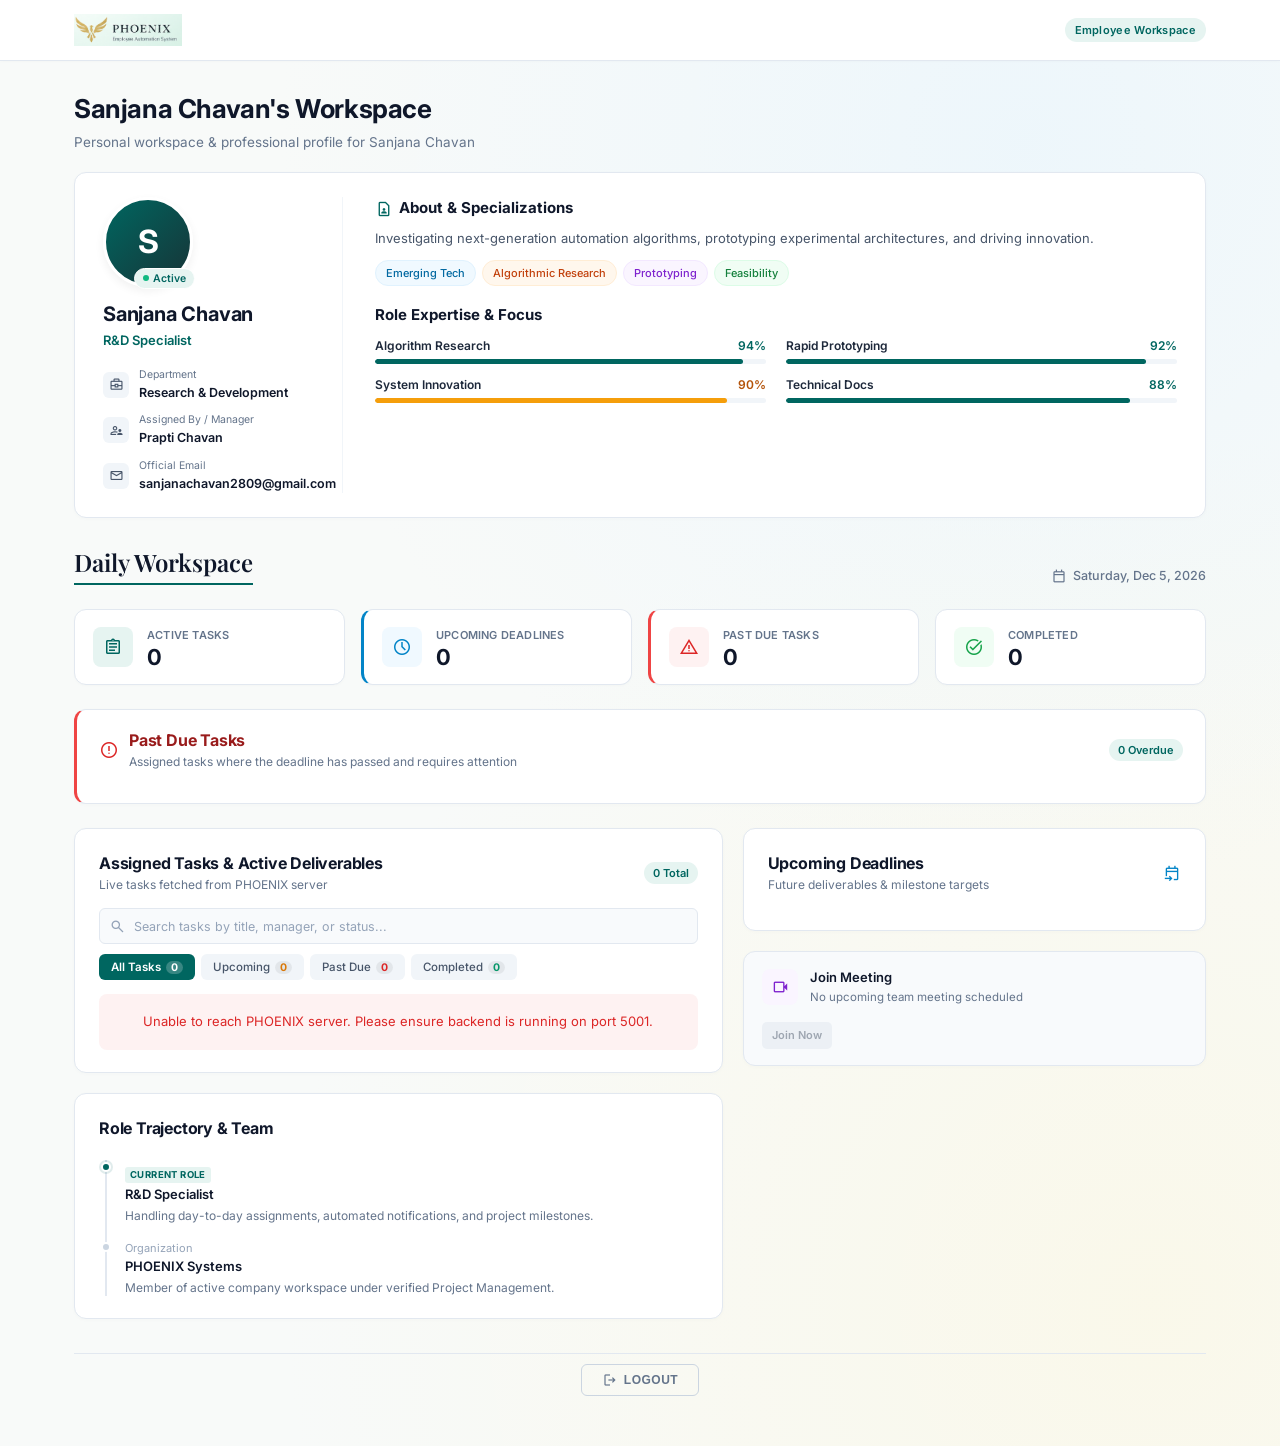
==== frontend/employee.html @ e161eab9 "feat: Unified PHOENIX header across all dashboards - Both Employee and Manager dashboards now use th" ====
<!DOCTYPE html>
<html lang="en">
<head>
    <meta charset="UTF-8">
    <meta name="viewport" content="width=device-width, initial-scale=1.0">
    <title>PHOENIX Employee Workspace</title>
    <!-- Google Fonts -->
    <link rel="preconnect" href="https://fonts.googleapis.com">
    <link rel="preconnect" href="https://fonts.gstatic.com" crossorigin>
    <link href="https://fonts.googleapis.com/css2?family=Inter:wght@400;500;600;700&family=Playfair+Display:ital,wght@0,600;0,700;1,600&display=swap" rel="stylesheet">
    <!-- Google Material Symbols Outlined -->
    <link href="https://fonts.googleapis.com/css2?family=Material+Symbols+Outlined:opsz,wght,FILL,GRAD@20..48,100..700,0..1,-50..200" rel="stylesheet">
    <link rel="stylesheet" href="css/styles.css?v=6.0">
</head>
<body class="phoenix-emp-body">

    <!-- 1. PHOENIX BRANDING HEADER -->
    <header class="px-branding-header">
        <div class="px-branding-inner">
            <div class="px-header-logo-group">
                <img src="assets/phoenix_logo_gold.png" alt="PHOENIX" class="px-header-logo-img" />
            </div>
            <span class="px-brand-badge">Employee Workspace</span>
        </div>
    </header>

    <!-- MAIN CENTERED CONTENT CONTAINER -->
    <main class="px-main-container">
        
        <!-- 2. WORKSPACE HEADING & SUBTITLE -->
        <div class="px-workspace-title-section">
            <h2 class="px-workspace-h2" id="empWelcomeHeading">Sanjana Chavan's Workspace</h2>
            <p class="px-workspace-sub" id="employeeGreeting">Personal workspace &amp; professional profile for Sanjana Chavan</p>
        </div>

        <!-- 3. EMPLOYEE PROFILE / DETAILS CARD -->
        <section class="px-card px-hero-card">
            <!-- Left: Avatar & Meta -->
            <div class="px-hero-left">
                <div class="px-avatar-container">
                    <div class="px-avatar-circle" id="empAvatarCircle">
                        <span id="empAvatarLetter">S</span>
                    </div>
                    <div class="px-active-pill">
                        <span class="px-green-dot"></span>
                        <span id="empStatusBadge">Active</span>
                    </div>
                </div>

                <h3 class="px-profile-name" id="empNameDisplay">Sanjana Chavan</h3>
                <p class="px-profile-title" id="empRoleDisplay">R&amp;D Specialist</p>

                <div class="px-meta-list">
                    <div class="px-meta-row">
                        <div class="px-meta-ico-wrap">
                            <span class="material-symbols-outlined">business_center</span>
                        </div>
                        <div>
                            <span class="px-meta-lbl">Department</span>
                            <p class="px-meta-val" id="empDeptDisplay">Research &amp; Development</p>
                        </div>
                    </div>

                    <div class="px-meta-row">
                        <div class="px-meta-ico-wrap">
                            <span class="material-symbols-outlined">supervisor_account</span>
                        </div>
                        <div>
                            <span class="px-meta-lbl">Assigned By / Manager</span>
                            <p class="px-meta-val" id="empManagerDisplay">Prapti Chavan</p>
                        </div>
                    </div>

                    <div class="px-meta-row">
                        <div class="px-meta-ico-wrap">
                            <span class="material-symbols-outlined">mail</span>
                        </div>
                        <div>
                            <span class="px-meta-lbl">Official Email</span>
                            <p class="px-meta-val" id="empEmailDisplay">sanjanachavan2809@gmail.com</p>
                        </div>
                    </div>
                </div>
            </div>

            <!-- Right: About & Department Specializations -->
            <div class="px-hero-right">
                <div class="px-about-box">
                    <h4 class="px-section-h4">
                        <span class="material-symbols-outlined px-teal-icon">contact_page</span>
                        About &amp; Specializations
                    </h4>
                    <p class="px-about-para" id="empAboutPara">
                        Active professional contributing to high-impact projects, sprint deliverables, and platform automations across the PHOENIX organization.
                    </p>
                    <div class="px-pill-tags" id="empPillTags">
                        <span class="px-tag tag-sky">Emerging Tech</span>
                        <span class="px-tag tag-peach">Algorithmic Research</span>
                        <span class="px-tag tag-lilac">Prototyping</span>
                        <span class="px-tag tag-mint">Feasibility</span>
                    </div>
                </div>

                <div class="px-skills-sec">
                    <h4 class="px-section-h4 px-skills-title">Role Expertise &amp; Focus</h4>
                    <div class="px-skills-grid" id="empSkillsGrid">
                        <!-- Populated dynamically based on department -->
                    </div>
                </div>
            </div>
        </section>

        <!-- 4. DAILY WORKSPACE BAR -->
        <div class="px-daily-workspace-header">
            <h2 class="px-daily-title">Daily Workspace</h2>
            <div class="px-daily-date">
                <span class="material-symbols-outlined">calendar_today</span>
                <span id="currentDateDisplay">Today</span>
            </div>
        </div>

        <!-- 5. STATISTICS CARDS (4 Categories: Active Tasks, Upcoming Deadlines, Past Due Tasks, Completed) -->
        <section class="px-kpi-row">
            <!-- 1. Active Tasks -->
            <div class="px-kpi-card">
                <div class="px-kpi-circle ico-mint">
                    <span class="material-symbols-outlined">assignment</span>
                </div>
                <div class="px-kpi-text-wrap">
                    <span class="px-kpi-label">ACTIVE TASKS</span>
                    <p class="px-kpi-num" id="kpiActiveTasks">0</p>
                </div>
            </div>

            <!-- 2. Upcoming Deadlines -->
            <div class="px-kpi-card kpi-blue-border">
                <div class="px-kpi-circle ico-sky">
                    <span class="material-symbols-outlined">schedule</span>
                </div>
                <div class="px-kpi-text-wrap">
                    <span class="px-kpi-label">UPCOMING DEADLINES</span>
                    <p class="px-kpi-num" id="kpiDeadlines">0</p>
                </div>
            </div>

            <!-- 3. Past Due Tasks -->
            <div class="px-kpi-card kpi-red-border">
                <div class="px-kpi-circle ico-peach">
                    <span class="material-symbols-outlined">warning</span>
                </div>
                <div class="px-kpi-text-wrap">
                    <span class="px-kpi-label">PAST DUE TASKS</span>
                    <p class="px-kpi-num" id="kpiPastDueTasks">0</p>
                </div>
            </div>

            <!-- 4. Completed -->
            <div class="px-kpi-card">
                <div class="px-kpi-circle ico-lavender">
                    <span class="material-symbols-outlined">task_alt</span>
                </div>
                <div class="px-kpi-text-wrap">
                    <span class="px-kpi-label">COMPLETED</span>
                    <p class="px-kpi-num" id="kpiCompletedTasks">0</p>
                </div>
            </div>
        </section>

        <!-- 6. PAST DUE TASKS SECTION (Shows only overdue, uncompleted tasks for logged-in employee) -->
        <section class="px-card px-past-due-section" id="pastDueCardSection">
            <div class="px-card-head">
                <div class="px-past-due-title-wrap">
                    <span class="material-symbols-outlined px-warn-alert-icon">error</span>
                    <div>
                        <h3 class="px-card-title text-danger">Past Due Tasks</h3>
                        <p class="px-card-sub">Assigned tasks where the deadline has passed and requires attention</p>
                    </div>
                </div>
                <span class="px-count-badge badge-danger-count" id="pastDueCountBadge">0 Overdue</span>
            </div>

            <div id="pastDueTasksContainer" class="px-tasks-stack">
                <!-- Populated dynamically via js/employee.js -->
            </div>
        </section>

        <!-- 7. BALANCED TWO COLUMN WORKSPACE GRID (Assigned Tasks & Upcoming Deadlines) -->
        <div class="px-two-col-layout">
            
            <!-- LEFT COLUMN: Assigned Tasks -->
            <div class="px-col-left">
                <div class="px-card px-tasks-card">
                    <div class="px-card-head">
                        <div>
                            <h3 class="px-card-title">Assigned Tasks &amp; Active Deliverables</h3>
                            <p class="px-card-sub">Live tasks fetched from PHOENIX server</p>
                        </div>
                        <span class="px-count-badge" id="taskCountBadge">0 Total</span>
                    </div>

                    <!-- Filter & Search Controls -->
                    <div class="px-task-filter-section">
                        <!-- Search Bar -->
                        <div class="px-task-search-box">
                            <span class="material-symbols-outlined px-task-search-icon">search</span>
                            <input type="text" id="taskSearchInput" placeholder="Search tasks by title, manager, or status..." oninput="handleTaskSearch(event)">
                            <button type="button" id="clearSearchBtn" class="px-btn-clear-search" onclick="clearTaskSearch()" style="display:none;" title="Clear search">
                                <span class="material-symbols-outlined">close</span>
                            </button>
                        </div>

                        <!-- Filter Tabs / Pills with Dynamic Counts -->
                        <div class="px-filter-tabs" role="tablist">
                            <button type="button" class="px-filter-tab active" data-filter="all" onclick="setTaskFilter('all')">
                                <span>All Tasks</span>
                                <span class="px-tab-count" id="countFilterAll">0</span>
                            </button>
                            <button type="button" class="px-filter-tab" data-filter="upcoming" onclick="setTaskFilter('upcoming')">
                                <span>Upcoming</span>
                                <span class="px-tab-count tab-count-upcoming" id="countFilterUpcoming">0</span>
                            </button>
                            <button type="button" class="px-filter-tab" data-filter="past_due" onclick="setTaskFilter('past_due')">
                                <span>Past Due</span>
                                <span class="px-tab-count tab-count-pastdue" id="countFilterPastDue">0</span>
                            </button>
                            <button type="button" class="px-filter-tab" data-filter="completed" onclick="setTaskFilter('completed')">
                                <span>Completed</span>
                                <span class="px-tab-count tab-count-completed" id="countFilterCompleted">0</span>
                            </button>
                        </div>
                    </div>

                    <!-- Dynamic tasks container connected to /tasks/<employee_name> -->
                    <div id="tasksContainer" class="px-tasks-stack">
                        <!-- Loaded dynamically via js/employee.js -->
                    </div>
                </div>

                <!-- Custom Task Completion Confirmation Modal -->
                <div id="completeConfirmModal" class="px-modal-backdrop" style="display:none;">
                    <div class="px-confirm-dialog">
                        <div class="px-confirm-icon-box">
                            <span class="material-symbols-outlined">check_circle</span>
                        </div>
                        <h4 class="px-confirm-title">Mark Task as Completed?</h4>
                        <p class="px-confirm-desc" id="confirmTaskTitle">Are you sure you want to mark this task as completed?</p>
                        <div class="px-confirm-actions">
                            <button type="button" class="px-btn-cancel-modal" onclick="cancelCompleteModal()">Cancel</button>
                            <button type="button" class="px-btn-confirm-modal" onclick="executeCompleteModal()">Mark Completed</button>
                        </div>
                    </div>
                </div>

                <!-- Professional Journey / Team Trajectory -->
                <div class="px-card px-timeline-card">
                    <h3 class="px-card-title" style="margin-bottom: 20px;">Role Trajectory &amp; Team</h3>
                    
                    <div class="px-timeline">
                        <div class="px-t-item">
                            <div class="px-t-dot dot-teal"></div>
                            <div class="px-t-badge">CURRENT ROLE</div>
                            <h4 class="px-t-role" id="timelineCurrentRole">Specialist</h4>
                            <p class="px-t-desc">Handling day-to-day assignments, automated notifications, and project milestones.</p>
                        </div>

                        <div class="px-t-item">
                            <div class="px-t-dot dot-grey"></div>
                            <div class="px-t-date">Organization</div>
                            <h4 class="px-t-role">PHOENIX Systems</h4>
                            <p class="px-t-desc">Member of active company workspace under verified Project Management.</p>
                        </div>
                    </div>
                </div>
            </div>

            <!-- RIGHT COLUMN: Upcoming Deadlines & Join Meeting Card -->
            <div class="px-col-right">
                
                <!-- Upcoming Deadlines (Future uncompleted tasks only) -->
                <div class="px-card px-deadlines-card px-glass-card-container">
                    <div class="px-card-head">
                        <div>
                            <h3 class="px-card-title">Upcoming Deadlines</h3>
                            <p class="px-card-sub">Future deliverables &amp; milestone targets</p>
                        </div>
                        <span class="material-symbols-outlined ico-sky-icon">event_upcoming</span>
                    </div>

                    <!-- Real Deadlines Container (Live Future Tasks from SQLite) -->
                    <div class="px-deadlines-container" id="realDeadlinesContainer">
                        <!-- Populated by employee.js with actual future task deadlines -->
                    </div>
                </div>

                <!-- Join Meeting Card -->
                <div class="px-card px-meeting-widget-card" id="meetingWidgetContainer">
                    <div class="px-meeting-widget-inner" style="flex-direction: column; align-items: stretch; gap: 12px;">
                        <div style="display: flex; align-items: center; justify-content: space-between;">
                            <div style="display: flex; align-items: center; gap: 12px;">
                                <div class="px-meeting-ico-box">
                                    <span class="material-symbols-outlined">videocam</span>
                                </div>
                                <div class="px-meeting-widget-info">
                                    <h4 class="px-meeting-widget-title" id="meetingTitle">Join Meeting</h4>
                                    <p class="px-meeting-widget-sub" id="meetingSub">No upcoming team meeting scheduled</p>
                                </div>
                            </div>
                            <span id="meetingStatusBadge" style="display: none; padding: 4px 8px; border-radius: 4px; font-size: 11px; font-weight: 600;"></span>
                        </div>
                        
                        <div id="meetingDetailsBox" style="display: none; flex-direction: column; gap: 6px; font-size: 13px; color: #5a6665; background: #f8f9fa; padding: 12px; border-radius: 8px; line-height: 1.4;">
                            <div><strong>Date:</strong> <span id="meetingDate"></span></div>
                            <div><strong>Time:</strong> <span id="meetingTime"></span> &nbsp;|&nbsp; <strong>Duration:</strong> <span id="meetingDuration"></span></div>
                            <div><strong>Organizer:</strong> <span id="meetingHost"></span></div>
                            <div><strong>Participants:</strong> <span id="meetingParticipants"></span></div>
                            <p id="meetingDescription" style="margin-top: 6px; border-top: 1px solid #e1e8e7; padding-top: 8px; font-style: italic; color: #475569; display: none;"></p>
                        </div>
                        
                        <div style="display: flex; justify-content: space-between; align-items: center; margin-top: 4px;">
                            <a href="#" id="meetingAddToCalendar" style="display: none; font-size: 13px; color: #1a6f7d; text-decoration: none; font-weight: 600;">
                                + Add to Calendar
                            </a>
                            <a href="#" target="_blank" class="px-btn-join-now" id="joinMeetingBtn" style="pointer-events: none; opacity: 0.5; text-decoration: none; text-align: center;">Join Now</a>
                        </div>
                    </div>
                </div>

            </div>

        </div>

        <!-- 8. BOTTOM LOGOUT SECTION -->
        <footer class="px-bottom-logout-section">
            <button type="button" onclick="logoutEmployee()" class="px-btn-bottom-logout">
                <span class="material-symbols-outlined">logout</span>
                <span>LOGOUT</span>
            </button>
        </footer>

    </main>

    <script>
        function logoutEmployee() {
            localStorage.removeItem('phoenix_user');
            window.location.href = 'index.html';
        }

        function joinMeetingPrompt() {
            alert('No meeting link available yet.');
        }
    </script>
    <script src="js/employee.js?v=6.0"></script>
</body>
</html>
---- frontend/css/styles.css ----
/* ==========================================================================
   PHOENIX - CSS Styles
   Pixel-Perfect Match for Reference Design (1536x1024 / 1024x682)
   ========================================================================== */

:root {
    --teal-primary: #186f65;
    --teal-primary-hover: #135951;
    --teal-primary-active: #0f4841;
    
    --bg-page: #c2ece5;
    --border-input: #e2e8f0;
    --border-input-hover: #cbd5e1;
    --border-input-focus: #186f65;
    
    --text-title: #0f172a;
    --text-subtitle: #64748b;
    --text-label: #1e293b;
    --text-placeholder: #94a3b8;
    
    --font-heading: 'Playfair Display', Georgia, serif;
    --font-body: 'Plus Jakarta Sans', 'Inter', -apple-system, BlinkMacSystemFont, 'Segoe UI', Roboto, sans-serif;
    
    --radius-card: 26px;
    --radius-field: 9px;
    --radius-btn: 9px;
}

* {
    margin: 0;
    padding: 0;
    box-sizing: border-box;
    -webkit-font-smoothing: antialiased;
    -moz-osx-font-smoothing: grayscale;
}

/* --- Page Canvas matching Background Texture --- */
body.login-body {
    min-height: 100vh;
    width: 100vw;
    background-color: #c2ece5;
    background: radial-gradient(circle at 10% 10%, #daf6f0 0%, #beece3 38%, #c6f0e7 75%, #b0e7dc 100%);
    display: flex;
    align-items: center;
    justify-content: center;
    font-family: var(--font-body);
    padding: 24px;
    position: relative;
    overflow-x: hidden;
}

body.login-body::before {
    content: '';
    position: absolute;
    top: -15%;
    right: -10%;
    width: 65vw;
    height: 110vh;
    background: radial-gradient(ellipse at center, rgba(162, 228, 216, 0.45) 0%, rgba(162, 228, 216, 0.05) 60%, transparent 80%);
    border-radius: 50%;
    pointer-events: none;
    z-index: 0;
}

body.login-body::after {
    content: '';
    position: absolute;
    bottom: -15%;
    left: -10%;
    width: 55vw;
    height: 75vh;
    background: radial-gradient(ellipse at center, rgba(200, 243, 235, 0.65) 0%, rgba(200, 243, 235, 0.1) 60%, transparent 80%);
    border-radius: 50%;
    pointer-events: none;
    z-index: 0;
}

/* --- Card Container --- */
.login-wrapper {
    width: 100%;
    max-width: 1024px;
    z-index: 1;
    display: flex;
    align-items: center;
    justify-content: center;
}

.login-card-container {
    width: 100%;
    min-height: 590px;
    background: #ffffff;
    border-radius: var(--radius-card);
    box-shadow: 0 25px 60px -15px rgba(20, 85, 76, 0.18), 0 10px 25px -5px rgba(0, 0, 0, 0.04);
    display: flex;
    overflow: hidden;
    position: relative;
    border: 1px solid rgba(255, 255, 255, 0.85);
}

/* --- Left Graphic Panel --- */
.login-left-panel {
    flex: 1.05;
    background-color: #d6f2ed;
    display: flex;
    align-items: stretch;
    justify-content: center;
    position: relative;
    overflow: hidden;
}

.left-panel-graphic {
    width: 100%;
    height: 100%;
    object-fit: cover;
    display: block;
    user-select: none;
    pointer-events: none;
}

/* --- Right Form Panel --- */
.login-right-panel {
    flex: 0.95;
    background: #ffffff;
    padding: 34px 50px 38px 50px;
    display: flex;
    flex-direction: column;
    position: relative;
}

/* Language Selection Pill */
.language-dropdown-wrapper {
    display: flex;
    justify-content: flex-end;
    margin-bottom: 22px;
}

.lang-btn {
    display: inline-flex;
    align-items: center;
    gap: 6px;
    background: #ffffff;
    border: 1px solid #e2e8f0;
    padding: 6px 13px;
    border-radius: 20px;
    font-size: 12.5px;
    font-family: var(--font-body);
    font-weight: 600;
    color: #475569;
    cursor: pointer;
    transition: all 0.15s ease;
}

.lang-btn:hover {
    background: #f8fafc;
    border-color: #cbd5e1;
}

.lang-globe-icon {
    width: 15px;
    height: 15px;
    color: #475569;
}

.lang-chevron-icon {
    width: 13px;
    height: 13px;
    color: #64748b;
}

/* Form Content Area */
.login-form-content {
    display: flex;
    flex-direction: column;
    justify-content: center;
    flex: 1;
    max-width: 370px;
    width: 100%;
    margin: 0 auto;
}

.login-heading-area {
    margin-bottom: 26px;
}

.welcome-heading {
    font-family: var(--font-heading);
    font-size: 32px;
    font-weight: 700;
    color: var(--text-title);
    letter-spacing: -0.4px;
    line-height: 1.2;
    margin-bottom: 7px;
}

.welcome-subtext {
    font-size: 13.5px;
    color: var(--text-subtitle);
    font-weight: 400;
}

/* Form Fields */
.auth-form {
    display: flex;
    flex-direction: column;
    gap: 16px;
}

.input-group {
    display: flex;
    flex-direction: column;
    gap: 6px;
}

.field-label {
    font-size: 12.5px;
    font-weight: 600;
    color: var(--text-label);
}

.input-wrapper {
    position: relative;
    display: flex;
    align-items: center;
}

.input-icon {
    position: absolute;
    left: 13px;
    display: flex;
    align-items: center;
    justify-content: center;
    color: #94a3b8;
    pointer-events: none;
}

.input-icon svg {
    width: 17px;
    height: 17px;
}

.form-control {
    width: 100%;
    height: 44px;
    padding: 0 14px 0 40px;
    border: 1.5px solid var(--border-input);
    border-radius: var(--radius-field);
    font-size: 13.5px;
    font-family: var(--font-body);
    color: var(--text-title);
    background: #ffffff;
    transition: all 0.2s ease;
}

.form-control::placeholder {
    color: var(--text-placeholder);
    font-size: 13px;
}

.form-control:hover {
    border-color: var(--border-input-hover);
}

.form-control:focus {
    outline: none;
    border-color: var(--border-input-focus);
    box-shadow: 0 0 0 3px rgba(24, 111, 101, 0.12);
}

.password-input {
    padding-right: 40px;
}

.toggle-password-btn {
    position: absolute;
    right: 11px;
    background: none;
    border: none;
    color: #94a3b8;
    cursor: pointer;
    display: flex;
    align-items: center;
    padding: 4px;
    transition: color 0.15s ease;
}

.toggle-password-btn:hover {
    color: #475569;
}

.eye-icon {
    width: 17px;
    height: 17px;
}

/* Remember Me & Forgot Password */
.form-options-row {
    display: flex;
    align-items: center;
    justify-content: space-between;
    font-size: 12.5px;
    margin-top: -2px;
}

.checkbox-container {
    display: flex;
    align-items: center;
    gap: 7px;
    cursor: pointer;
    user-select: none;
}

.checkbox-container input {
    position: absolute;
    opacity: 0;
    cursor: pointer;
    height: 0;
    width: 0;
}

.custom-checkbox {
    width: 15px;
    height: 15px;
    border: 1.5px solid #cbd5e1;
    border-radius: 4px;
    background: #ffffff;
    display: inline-block;
    transition: all 0.15s ease;
}

.checkbox-container input:checked ~ .custom-checkbox {
    background: var(--teal-primary);
    border-color: var(--teal-primary);
    position: relative;
}

.checkbox-container input:checked ~ .custom-checkbox::after {
    content: '';
    position: absolute;
    left: 4px;
    top: 1.5px;
    width: 4px;
    height: 7px;
    border: solid white;
    border-width: 0 2px 2px 0;
    transform: rotate(45deg);
}

.checkbox-text {
    color: #334155;
    font-weight: 500;
}

.forgot-password-link {
    color: var(--teal-primary);
    text-decoration: none;
    font-weight: 600;
    transition: color 0.15s ease;
}

.forgot-password-link:hover {
    color: var(--teal-primary-hover);
    text-decoration: underline;
}

/* Sign In Button */
.btn-sign-in {
    width: 100%;
    height: 46px;
    background: var(--teal-primary);
    color: #ffffff;
    border: none;
    border-radius: var(--radius-btn);
    font-size: 14px;
    font-weight: 600;
    font-family: var(--font-body);
    cursor: pointer;
    margin-top: 6px;
    box-shadow: 0 4px 12px rgba(24, 111, 101, 0.25);
    transition: all 0.2s ease;
}

.btn-sign-in:hover {
    background: var(--teal-primary-hover);
    box-shadow: 0 6px 16px rgba(24, 111, 101, 0.35);
    transform: translateY(-1px);
}

.btn-sign-in:active {
    transform: translateY(0);
    background: var(--teal-primary-active);
}

.btn-sign-in:disabled {
    opacity: 0.7;
    cursor: not-allowed;
    transform: none;
}

/* Security Note */
.auth-security-footer {
    display: flex;
    align-items: center;
    justify-content: center;
    gap: 6px;
    margin-top: 22px;
    color: var(--text-subtitle);
    font-size: 11.5px;
    font-weight: 500;
}

.lock-small-icon {
    width: 13px;
    height: 13px;
    color: var(--text-subtitle);
}

/* Error Banner */
.error-message {
    margin-top: 14px;
    padding: 10px 14px;
    border-radius: 8px;
    font-size: 12.5px;
    text-align: center;
    color: #dc2626;
    background: #fef2f2;
    border: 1px solid #fecaca;
    display: none;
}

.error-message.show {
    display: block;
    animation: slideDown 0.2s ease-out;
}

@keyframes slideDown {
    from { opacity: 0; transform: translateY(-4px); }
    to { opacity: 1; transform: translateY(0); }
}

/* ==========================================================================
   Manager & Employee Pages Styles
   ========================================================================== */

.manager-container,
.employee-container {
    width: 100%;
    max-width: 520px;
    margin: 0 auto;
    display: flex;
    flex-direction: column;
    justify-content: center;
    z-index: 1;
}

.manager-header,
.employee-header {
    text-align: center;
    margin-bottom: 24px;
}

.manager-logo,
.employee-logo {
    font-size: 24px;
    font-weight: 700;
    color: #1a2f38;
    letter-spacing: 4px;
}

.manager-title,
.employee-title {
    font-family: var(--font-body);
    font-size: 20px;
    font-weight: 700;
    color: var(--text-title);
    letter-spacing: -0.3px;
}

.employee-greeting {
    font-size: 13.5px;
    font-weight: 600;
    color: var(--teal-primary);
    background-color: rgba(24, 111, 101, 0.08);
    display: inline-block;
    padding: 4px 14px;
    border-radius: 20px;
    margin-top: 8px;
}

.manager-card,
.employee-card {
    background: #ffffff;
    padding: 34px 30px;
    border-radius: var(--radius-card);
    border: 1px solid rgba(255, 255, 255, 0.8);
    box-shadow: 0 15px 35px -5px rgba(18, 90, 80, 0.12), 0 5px 15px -3px rgba(0, 0, 0, 0.04);
    margin-bottom: 20px;
}

.card-header-flex {
    display: flex;
    justify-content: space-between;
    align-items: center;
    border-bottom: 1.5px solid #f1f5f9;
    padding-bottom: 14px;
    margin-bottom: 22px;
}

.manager-card-title,
.employee-card-title {
    font-family: var(--font-body);
    font-size: 16.5px;
    font-weight: 700;
    color: var(--teal-primary);
}

.manager-form-group {
    margin-bottom: 18px;
}

.manager-form-group label {
    display: block;
    font-size: 12px;
    font-weight: 600;
    color: #334155;
    margin-bottom: 7px;
    text-transform: uppercase;
    letter-spacing: 0.5px;
}

.manager-form-group input,
.manager-form-group select {
    width: 100%;
    padding: 12px 14px;
    border: 1.5px solid #e2e8f0;
    border-radius: var(--radius-field);
    font-size: 13.5px;
    font-family: var(--font-body);
    color: var(--text-title);
    transition: all 0.2s ease;
}

.manager-form-group input:focus,
.manager-form-group select:focus {
    outline: none;
    border-color: var(--teal-primary);
    box-shadow: 0 0 0 3px rgba(24, 111, 101, 0.12);
}

.manager-form-group select {
    cursor: pointer;
    appearance: none;
    background-image: url("data:image/svg+xml;charset=UTF-8,%3csvg xmlns='http://www.w3.org/2000/svg' viewBox='0 0 24 24' fill='none' stroke='%23186f65' stroke-width='2.5' stroke-linecap='round' stroke-linejoin='round'%3e%3cpolyline points='6 9 12 15 18 9'%3e%3c/polyline%3e%3c/svg%3e");
    background-repeat: no-repeat;
    background-position: right 14px center;
    background-size: 15px;
    padding-right: 38px;
}

.manager-btn {
    width: 100%;
    height: 46px;
    background-color: var(--teal-primary);
    color: white;
    border: none;
    border-radius: var(--radius-btn);
    font-size: 13.5px;
    font-weight: 600;
    letter-spacing: 0.6px;
    cursor: pointer;
    box-shadow: 0 4px 12px rgba(24, 111, 101, 0.22);
    transition: all 0.2s ease;
    text-transform: uppercase;
}

.manager-btn:hover {
    background-color: var(--teal-primary-hover);
    box-shadow: 0 6px 16px rgba(24, 111, 101, 0.32);
    transform: translateY(-1px);
}

.manager-status {
    margin-top: 16px;
    padding: 10px 14px;
    background-color: rgba(24, 111, 101, 0.08);
    border-radius: 8px;
    text-align: center;
}

.manager-status p {
    font-size: 12.5px;
    color: var(--teal-primary);
    font-weight: 600;
    margin: 0;
}

.manager-feedback {
    margin-top: 14px;
    padding: 10px 14px;
    border-radius: 8px;
    font-size: 12.5px;
    text-align: center;
    display: none;
}

.manager-feedback.error {
    color: #dc2626;
    background-color: #fef2f2;
    border: 1px solid #fecaca;
    display: block;
}

.manager-feedback.success {
    color: #059669;
    background-color: #ecfdf5;
    border: 1px solid #a7f3d0;
    display: block;
}

.manager-footer,
.employee-footer {
    text-align: center;
    margin-top: 4px;
}

.manager-btn-logout,
.employee-btn-logout {
    padding: 8px 20px;
    background: transparent;
    color: #64748b;
    border: 1px solid #cbd5e1;
    border-radius: 8px;
    font-size: 11.5px;
    font-weight: 600;
    cursor: pointer;
    transition: all 0.15s ease;
    text-transform: uppercase;
}

.manager-btn-logout:hover,
.employee-btn-logout:hover {
    background: #f1f5f9;
    color: #0f172a;
}

.btn-secondary-outline {
    background: transparent;
    border: 1.5px solid var(--teal-primary);
    color: var(--teal-primary);
    padding: 6px 12px;
    border-radius: 6px;
    font-size: 12px;
    font-weight: 600;
    cursor: pointer;
    transition: all 0.15s ease;
}

.btn-secondary-outline:hover {
    background: rgba(24, 111, 101, 0.08);
}

.modal-backdrop {
    position: fixed;
    top: 0;
    left: 0;
    width: 100%;
    height: 100%;
    background: rgba(15, 23, 42, 0.5);
    backdrop-filter: blur(4px);
    z-index: 1000;
    display: flex;
    align-items: center;
    justify-content: center;
    padding: 16px;
}

.modal-card {
    width: 100%;
    max-width: 440px;
    margin-bottom: 0;
}

.modal-actions {
    display: flex;
    gap: 10px;
    margin-top: 8px;
}

.btn-cancel {
    padding: 11px 18px;
    background-color: #f1f5f9;
    color: #475569;
    border: 1px solid #cbd5e1;
    border-radius: var(--radius-btn);
    font-size: 13px;
    font-weight: 600;
    cursor: pointer;
    text-transform: uppercase;
}

.employee-task-item {
    margin-bottom: 14px;
    display: flex;
    flex-direction: column;
    gap: 3px;
}

.employee-label {
    font-size: 11.5px;
    font-weight: 700;
    color: #64748b;
    text-transform: uppercase;
}

.employee-value {
    font-size: 14px;
    color: #0f172a;
    font-weight: 500;
}

.employee-status {
    color: var(--teal-primary);
    font-weight: 600;
    font-size: 13.5px;
}

/* ==========================================================================
   PHOENIX EMPLOYEE WORKSPACE - Polished, Enterprise UI System
   ========================================================================== */

body.phoenix-emp-body {
    background-color: #F8FAF9;
    background: radial-gradient(circle at 80% 10%, rgba(224, 242, 254, 0.45) 0%, rgba(248, 250, 249, 0) 45%),
                radial-gradient(circle at 90% 90%, rgba(254, 243, 199, 0.3) 0%, rgba(248, 250, 249, 0) 50%),
                #F8FAF9;
    color: #0F172A;
    font-family: 'Inter', -apple-system, BlinkMacSystemFont, 'Segoe UI', Roboto, sans-serif;
    margin: 0;
    padding: 0;
    min-height: 100vh;
    overflow-x: hidden;
    line-height: 1.5;
}

/* 1. TOP BRANDING HEADER: Clean PHOENIX and Employee Workspace Branding */
.px-branding-header {
    width: 100%;
    background-color: #FFFFFF;
    border-bottom: 1px solid #E2E8F0;
    box-shadow: 0 1px 3px rgba(15, 23, 42, 0.02);
    position: sticky;
    top: 0;
    z-index: 100;
}

.px-branding-inner {
    max-width: 1180px;
    margin: 0 auto;
    height: 60px;
    padding: 0 24px;
    display: flex;
    justify-content: space-between;
    align-items: center;
}

.px-brand-logo-head {
    font-family: 'Playfair Display', serif;
    font-size: 22px;
    font-weight: 700;
    color: #0F172A;
    letter-spacing: 2px;
    margin: 0;
}

.px-header-logo-group {
    display: flex;
    align-items: center;
}

.px-header-logo-img {
    height: 32px;
    width: auto;
    display: block;
}

.px-brand-badge {
    background-color: #E6F4F1;
    color: #006660;
    font-size: 11px;
    font-weight: 600;
    padding: 4px 10px;
    border-radius: 9999px;
    letter-spacing: 0.3px;
}

/* 2. MAIN CENTERED CONTAINER: Responsive & Balanced Layout Grid */
.px-main-container {
    max-width: 1180px;
    margin: 0 auto;
    padding: 28px 24px 50px 24px;
    display: flex;
    flex-direction: column;
    gap: 24px;
}

/* 3. WORKSPACE TITLE & SUBTITLE SECTION */
.px-workspace-title-section {
    margin-bottom: -4px;
}

.px-workspace-h2 {
    font-size: 26px;
    font-weight: 700;
    color: #0F172A;
    margin: 0 0 4px 0;
    letter-spacing: -0.4px;
}

.px-workspace-sub {
    font-size: 13.5px;
    color: #64748B;
    margin: 0;
}

/* REUSABLE CARD CONTAINER: Clean, Modern, Consistent */
.px-card {
    background-color: #FFFFFF;
    border-radius: 12px;
    border: 1px solid #E2E8F0;
    box-shadow: 0 1px 4px rgba(15, 23, 42, 0.02);
    padding: 22px 24px;
    transition: border-color 0.15s ease;
}

/* 4. HERO PROFILE CARD */
.px-hero-card {
    display: flex;
    gap: 32px;
    padding: 24px 28px;
    align-items: flex-start;
}

.px-hero-left {
    width: 240px;
    flex-shrink: 0;
    border-right: 1px solid #F1F5F9;
    padding-right: 28px;
}

.px-avatar-container {
    position: relative;
    width: 90px;
    height: 90px;
    margin-bottom: 12px;
}

.px-avatar-circle {
    width: 90px;
    height: 90px;
    border-radius: 50%;
    background: linear-gradient(135deg, #006660 0%, #173437 100%);
    color: #FFFFFF;
    font-size: 32px;
    font-weight: 700;
    display: flex;
    align-items: center;
    justify-content: center;
    border: 3px solid #FFFFFF;
    box-shadow: 0 4px 10px rgba(0, 0, 0, 0.06);
}

.px-active-pill {
    position: absolute;
    bottom: -2px;
    right: -2px;
    background-color: #E6F4F1;
    color: #006660;
    font-size: 10.5px;
    font-weight: 600;
    padding: 2px 8px;
    border-radius: 9999px;
    border: 1.5px solid #FFFFFF;
    display: flex;
    align-items: center;
    gap: 4px;
}

.px-green-dot {
    width: 6px;
    height: 6px;
    border-radius: 50%;
    background-color: #10B981;
}

.px-profile-name {
    font-size: 20px;
    font-weight: 700;
    color: #0F172A;
    margin: 0 0 2px 0;
    letter-spacing: -0.2px;
}

.px-profile-title {
    font-size: 13px;
    font-weight: 600;
    color: #006660;
    margin: 0 0 16px 0;
}

.px-meta-list {
    display: flex;
    flex-direction: column;
    gap: 10px;
}

.px-meta-row {
    display: flex;
    align-items: center;
    gap: 10px;
}

.px-meta-ico-wrap {
    width: 26px;
    height: 26px;
    border-radius: 6px;
    background-color: #F1F5F9;
    color: #475569;
    display: flex;
    align-items: center;
    justify-content: center;
    flex-shrink: 0;
}

.px-meta-ico-wrap .material-symbols-outlined {
    font-size: 15px;
}

.px-meta-lbl {
    font-size: 10.5px;
    color: #64748B;
    display: block;
    margin-bottom: 1px;
}

.px-meta-val {
    font-size: 12.5px;
    font-weight: 600;
    color: #0F172A;
    margin: 0;
}

/* HERO RIGHT */
.px-hero-right {
    flex: 1;
    display: flex;
    flex-direction: column;
    justify-content: space-between;
}

.px-section-h4 {
    font-size: 15px;
    font-weight: 700;
    color: #0F172A;
    margin: 0 0 8px 0;
    display: flex;
    align-items: center;
    gap: 6px;
}

.px-teal-icon {
    color: #006660;
    font-size: 18px;
}

.px-about-para {
    font-size: 13px;
    line-height: 1.55;
    color: #475569;
    margin: 0 0 12px 0;
}

.px-pill-tags {
    display: flex;
    flex-wrap: wrap;
    gap: 6px;
    margin-bottom: 18px;
}

.px-tag {
    font-size: 11px;
    font-weight: 500;
    padding: 4px 10px;
    border-radius: 9999px;
}

.tag-sky { background-color: #F0F9FF; color: #0369A1; border: 1px solid #E0F2FE; }
.tag-peach { background-color: #FFF7ED; color: #C2410C; border: 1px solid #FFEDD5; }
.tag-lilac { background-color: #FAF5FF; color: #7E22CE; border: 1px solid #F3E8FF; }
.tag-mint { background-color: #F0FDF4; color: #15803D; border: 1px solid #DCFCE7; }

.px-skills-title {
    margin-bottom: 10px;
}

.px-skills-grid {
    display: grid;
    grid-template-columns: 1fr 1fr;
    gap: 12px 20px;
}

.px-skill-item {
    display: flex;
    flex-direction: column;
}

.px-skill-top {
    display: flex;
    justify-content: space-between;
    font-size: 12px;
    font-weight: 600;
    color: #1E293B;
    margin-bottom: 4px;
}

.pct-teal { color: #006660; }
.pct-gold { color: #B45309; }

.px-bar-track {
    width: 100%;
    height: 5px;
    background-color: #F1F5F9;
    border-radius: 9999px;
    overflow: hidden;
}

.px-bar-fill {
    height: 100%;
    border-radius: 9999px;
}

.fill-teal { background-color: #006660; }
.fill-gold { background-color: #F59E0B; }

/* 5. DAILY WORKSPACE HEADER */
.px-daily-workspace-header {
    display: flex;
    justify-content: space-between;
    align-items: flex-end;
    margin-top: 2px;
}

.px-daily-title {
    font-family: 'Playfair Display', serif;
    font-size: 24px;
    font-weight: 600;
    color: #0F172A;
    margin: 0;
    border-bottom: 2px solid #006660;
    padding-bottom: 3px;
    display: inline-block;
}

.px-daily-date {
    display: flex;
    align-items: center;
    gap: 6px;
    font-size: 12.5px;
    color: #64748B;
    font-weight: 500;
}

.px-daily-date .material-symbols-outlined {
    font-size: 16px;
}

/* 6. STATISTICS CARDS: 4 Symmetrically Balanced Cards with Clean Numbers */
.px-kpi-row {
    display: grid;
    grid-template-columns: repeat(4, 1fr);
    gap: 16px;
}

.px-kpi-card {
    background-color: #FFFFFF;
    border: 1px solid #E2E8F0;
    border-radius: 12px;
    padding: 16px 18px;
    display: flex;
    align-items: center;
    gap: 14px;
    box-shadow: 0 1px 3px rgba(15, 23, 42, 0.02);
    min-height: 76px;
    box-sizing: border-box;
}

.kpi-blue-border {
    border-left: 3px solid #0284C7;
}

.kpi-red-border {
    border-left: 3px solid #EF4444;
}

.px-kpi-circle {
    width: 40px;
    height: 40px;
    border-radius: 8px;
    display: flex;
    align-items: center;
    justify-content: center;
    flex-shrink: 0;
}

.px-kpi-circle .material-symbols-outlined {
    font-size: 20px;
}

.ico-mint { background-color: #E6F4F1; color: #006660; }
.ico-lavender { background-color: #F0FDF4; color: #16A34A; }
.ico-peach { background-color: #FEF2F2; color: #DC2626; }
.ico-sky { background-color: #F0F9FF; color: #0284C7; }

.px-kpi-text-wrap {
    flex: 1;
    display: flex;
    flex-direction: column;
}

.px-kpi-label {
    font-size: 11px;
    color: #64748B;
    font-weight: 600;
    letter-spacing: 0.2px;
    display: block;
    margin-bottom: 2px;
    text-transform: capitalize;
}

.px-kpi-num {
    font-size: 22px;
    font-weight: 700;
    color: #0F172A;
    margin: 0;
    line-height: 1;
}

/* PAST DUE TASKS SECTION (Compact, Professional Task-Alert Style) */
.px-past-due-section {
    border-left: 3.5px solid #EF4444;
    background-color: #FFFFFF;
    padding: 18px 22px;
}

.px-past-due-title-wrap {
    display: flex;
    align-items: center;
    gap: 10px;
}

.px-warn-alert-icon {
    color: #DC2626;
    font-size: 20px;
}

.text-danger {
    color: #991B1B !important;
}

.badge-danger-count {
    background-color: #FEE2E2;
    color: #991B1B;
    font-size: 11px;
    font-weight: 700;
    padding: 2px 9px;
    border-radius: 9999px;
}

/* Compact Table-like Task Container */
.px-pd-table-wrap {
    display: flex;
    flex-direction: column;
    background-color: #FFFFFF;
    border: 1px solid #F1F5F9;
    border-radius: 8px;
    overflow: hidden;
    margin-top: 6px;
}

.px-pd-row {
    display: flex;
    align-items: center;
    gap: 12px;
    padding: 11px 14px;
    border-bottom: 1px solid #F1F5F9;
    background-color: #FFFFFF;
    transition: background-color 0.15s ease;
}

.px-pd-row:last-child {
    border-bottom: none;
}

.px-pd-row:hover {
    background-color: #FEF2F2;
}

.px-pd-row-icon {
    width: 24px;
    height: 24px;
    border-radius: 4px;
    background-color: #FEE2E2;
    color: #DC2626;
    display: flex;
    align-items: center;
    justify-content: center;
    flex-shrink: 0;
}

.px-pd-row-icon .material-symbols-outlined {
    font-size: 15px;
}

.px-pd-row-main {
    flex: 1;
    min-width: 0;
}

.px-pd-row-title {
    font-size: 13px;
    font-weight: 600;
    color: #0F172A;
    margin: 0 0 1px 0;
    white-space: nowrap;
    overflow: hidden;
    text-overflow: ellipsis;
}

.px-pd-row-assigned {
    font-size: 11px;
    color: #64748B;
    display: block;
}

.px-pd-row-assigned strong {
    color: #334155;
}

.px-pd-row-meta {
    display: flex;
    align-items: center;
    gap: 6px;
    flex-shrink: 0;
}

.px-pd-meta-deadline {
    display: inline-flex;
    align-items: center;
    gap: 3px;
    font-size: 11.5px;
    font-weight: 500;
    color: #475569;
}

.px-pd-meta-deadline .material-symbols-outlined {
    font-size: 14px;
    color: #94A3B8;
}

.px-pd-overdue-tag {
    font-size: 11px;
    font-weight: 600;
    color: #DC2626;
}

.px-pd-row-badge-wrap {
    flex-shrink: 0;
}

.px-pd-pill-overdue {
    background-color: #FEE2E2;
    color: #991B1B;
    font-size: 9.5px;
    font-weight: 700;
    padding: 2px 7px;
    border-radius: 4px;
    letter-spacing: 0.4px;
    display: inline-block;
}

/* Subtle Empty State */
.px-pd-empty-state {
    display: flex;
    align-items: center;
    gap: 10px;
    padding: 12px 16px;
    background-color: #F0FDF4;
    border: 1px solid #DCFCE7;
    border-radius: 8px;
}

.px-pd-empty-icon-wrap {
    width: 28px;
    height: 28px;
    border-radius: 50%;
    background-color: #DCFCE7;
    color: #16A34A;
    display: flex;
    align-items: center;
    justify-content: center;
    flex-shrink: 0;
}

.px-pd-empty-icon-wrap .material-symbols-outlined {
    font-size: 16px;
}

.px-pd-empty-title {
    font-size: 12.5px;
    font-weight: 600;
    color: #166534;
    margin: 0;
}

.px-pd-empty-sub {
    font-size: 11px;
    color: #15803D;
    margin: 0;
}

/* 7. BALANCED TWO COLUMN LAYOUT */
.px-two-col-layout {
    display: grid;
    grid-template-columns: 7fr 5fr;
    gap: 20px;
    align-items: start;
}

.px-col-left, .px-col-right {
    display: flex;
    flex-direction: column;
    gap: 20px;
}

.px-card-head {
    display: flex;
    justify-content: space-between;
    align-items: center;
    margin-bottom: 14px;
}

.px-card-title {
    font-size: 16px;
    font-weight: 700;
    color: #0F172A;
    margin: 0;
    letter-spacing: -0.2px;
}

.px-card-sub {
    font-size: 12px;
    color: #64748B;
    margin: 1px 0 0 0;
}

.px-count-badge {
    background-color: #E6F4F1;
    color: #006660;
    font-size: 11px;
    font-weight: 600;
    padding: 3px 9px;
    border-radius: 9999px;
}

.px-tasks-stack {
    display: flex;
    flex-direction: column;
    gap: 8px;
}

/* TASK FILTER & SEARCH CONTROLS */
.px-task-filter-section {
    display: flex;
    flex-direction: column;
    gap: 10px;
    margin-bottom: 14px;
}

.px-task-search-box {
    position: relative;
    width: 100%;
    display: flex;
    align-items: center;
}

.px-task-search-icon {
    position: absolute;
    left: 10px;
    color: #94A3B8;
    font-size: 17px;
    pointer-events: none;
}

.px-task-search-box input {
    width: 100%;
    height: 36px;
    padding: 0 32px 0 34px;
    background-color: #F8FAFC;
    border: 1px solid #E2E8F0;
    border-radius: 6px;
    font-size: 12.5px;
    color: #0F172A;
    font-family: inherit;
    transition: all 0.15s ease;
    box-sizing: border-box;
}

.px-task-search-box input:focus {
    outline: none;
    border-color: #006660;
    background-color: #FFFFFF;
    box-shadow: 0 0 0 2px rgba(0, 102, 96, 0.08);
}

.px-task-search-box input::placeholder {
    color: #94A3B8;
}

.px-btn-clear-search {
    position: absolute;
    right: 8px;
    background: transparent;
    border: none;
    cursor: pointer;
    color: #94A3B8;
    display: flex;
    align-items: center;
    justify-content: center;
    padding: 2px;
    border-radius: 50%;
}

.px-btn-clear-search:hover {
    color: #475569;
}

.px-btn-clear-search .material-symbols-outlined {
    font-size: 15px;
}

/* FILTER TABS: Clean Minimal Pills */
.px-filter-tabs {
    display: flex;
    flex-wrap: wrap;
    gap: 6px;
    align-items: center;
}

.px-filter-tab {
    display: inline-flex;
    align-items: center;
    gap: 5px;
    padding: 5px 11px;
    background-color: #F1F5F9;
    border: 1px solid transparent;
    border-radius: 6px;
    font-size: 11.5px;
    font-weight: 500;
    color: #475569;
    cursor: pointer;
    transition: all 0.15s ease;
    font-family: inherit;
}

.px-filter-tab:hover {
    background-color: #E2E8F0;
    color: #0F172A;
}

.px-filter-tab.active {
    background-color: #006660;
    color: #FFFFFF;
    font-weight: 600;
}

.px-tab-count {
    font-size: 10.5px;
    font-weight: 700;
    padding: 0 5px;
    border-radius: 9999px;
    background-color: rgba(0, 0, 0, 0.06);
    color: inherit;
}

.px-filter-tab.active .px-tab-count {
    background-color: rgba(255, 255, 255, 0.22);
    color: #FFFFFF;
}

.tab-count-active { color: #0284C7; }
.tab-count-upcoming { color: #D97706; }
.tab-count-pastdue { color: #DC2626; }
.tab-count-completed { color: #059669; }

.px-filter-tab.active .tab-count-active,
.px-filter-tab.active .tab-count-upcoming,
.px-filter-tab.active .tab-count-pastdue,
.px-filter-tab.active .tab-count-completed {
    color: #FFFFFF;
}

/* FILTER EMPTY STATE */
.px-filter-empty-state {
    text-align: center;
    padding: 28px 16px;
    background-color: #F8FAFC;
    border: 1px dashed #CBD5E1;
    border-radius: 8px;
    display: flex;
    flex-direction: column;
    align-items: center;
    gap: 4px;
}

.px-filter-empty-icon {
    font-size: 26px;
    color: #94A3B8;
}

.px-filter-empty-title {
    font-size: 13px;
    font-weight: 600;
    color: #1E293B;
    margin: 0;
}

.px-filter-empty-sub {
    font-size: 11.5px;
    color: #64748B;
    margin: 0;
}

.px-btn-reset-filter {
    margin-top: 6px;
    background-color: #FFFFFF;
    border: 1px solid #CBD5E1;
    color: #006660;
    font-size: 11.5px;
    font-weight: 600;
    padding: 4px 10px;
    border-radius: 6px;
    cursor: pointer;
    transition: all 0.15s ease;
}

.px-btn-reset-filter:hover {
    background-color: #F1F5F9;
}

/* TASK ITEM: Clean, Row-based structure */
.px-task-row {
    background-color: #FFFFFF;
    border: 1px solid #F1F5F9;
    border-radius: 8px;
    padding: 12px 14px;
    display: flex;
    align-items: center;
    gap: 12px;
    transition: all 0.15s ease;
}

.px-task-row:hover {
    border-color: #CBD5E1;
    box-shadow: 0 1px 4px rgba(0, 0, 0, 0.02);
}

.px-checkbox-box {
    width: 18px;
    height: 18px;
    border-radius: 4px;
    border: 1.5px solid #CBD5E1;
    display: flex;
    align-items: center;
    justify-content: center;
    cursor: pointer;
    flex-shrink: 0;
    background-color: #FFFFFF;
    transition: all 0.15s ease;
}

.px-checkbox-box.checked {
    background-color: #006660;
    border-color: #006660;
    color: #FFFFFF;
}

.px-checkbox-box .material-symbols-outlined {
    font-size: 14px;
    font-weight: 700;
}

.px-task-main {
    flex: 1;
    min-width: 0;
}

.px-t-heading {
    font-size: 13.5px;
    font-weight: 600;
    color: #0F172A;
    margin: 0 0 2px 0;
    white-space: nowrap;
    overflow: hidden;
    text-overflow: ellipsis;
}

.px-t-heading.completed {
    text-decoration: line-through;
    color: #94A3B8;
}

.px-t-sub {
    font-size: 11px;
    color: #64748B;
    margin: 0;
}

.px-t-sub strong {
    color: #334155;
}

.px-task-right-meta {
    display: flex;
    align-items: center;
    gap: 10px;
    flex-shrink: 0;
}

.px-priority-badge {
    font-size: 10.5px;
    font-weight: 600;
    padding: 2px 7px;
    border-radius: 4px;
}

.badge-orange { background-color: #FFF7ED; color: #C2410C; }
.badge-blue { background-color: #F0F9FF; color: #0369A1; }
.badge-inprogress { background-color: #FEF3C7; color: #92400E; border: 1px solid #FDE68A; }
.badge-done { background-color: #F0FDF4; color: #15803D; }
.badge-overdue { background-color: #FEF2F2; color: #B91C1C; }

.tab-count-inprogress { color: #D97706; }
.px-filter-tab.active .tab-count-inprogress { color: #FFFFFF; }

/* Status Selector Dropdown */
.px-status-select-wrap {
    position: relative;
    display: inline-flex;
    align-items: center;
}

.px-status-select {
    appearance: none;
    -webkit-appearance: none;
    background-color: #F8FAFC;
    border: 1px solid #CBD5E1;
    border-radius: 6px;
    padding: 4px 22px 4px 8px;
    font-size: 11.5px;
    font-weight: 600;
    color: #334155;
    cursor: pointer;
    font-family: inherit;
    transition: all 0.15s ease;
    background-image: url("data:image/svg+xml,%3Csvg xmlns='http://www.w3.org/2000/svg' width='10' height='6' viewBox='0 0 10 6'%3E%3Cpath fill='%2364748B' d='M0 0l5 6 5-6z'/%3E%3C/svg%3E");
    background-repeat: no-repeat;
    background-position: right 7px center;
}

.px-status-select:focus {
    outline: none;
    border-color: #006660;
    box-shadow: 0 0 0 2px rgba(0, 102, 96, 0.1);
}

.px-status-select.status-assigned {
    background-color: #F0F9FF;
    border-color: #BAE6FD;
    color: #0369A1;
}

.px-status-select.status-inprogress {
    background-color: #FEF3C7;
    border-color: #FDE68A;
    color: #92400E;
}

.px-status-select.status-completed {
    background-color: #F0FDF4;
    border-color: #BBF7D0;
    color: #15803D;
}

.px-status-select:disabled {
    opacity: 0.6;
    cursor: wait;
}

/* Modal Confirmation Backdrop & Card */
.px-modal-backdrop {
    position: fixed;
    top: 0;
    left: 0;
    width: 100vw;
    height: 100vh;
    background-color: rgba(15, 23, 42, 0.45);
    backdrop-filter: blur(4px);
    display: flex;
    align-items: center;
    justify-content: center;
    z-index: 9999;
    padding: 16px;
}

.px-confirm-dialog {
    background-color: #FFFFFF;
    border-radius: 12px;
    box-shadow: 0 10px 25px rgba(0, 0, 0, 0.15);
    padding: 24px;
    max-width: 400px;
    width: 100%;
    text-align: center;
    border: 1px solid #E2E8F0;
    animation: pxPopIn 0.2s ease-out;
}

@keyframes pxPopIn {
    from { opacity: 0; transform: scale(0.95); }
    to { opacity: 1; transform: scale(1); }
}

.px-confirm-icon-box {
    width: 44px;
    height: 44px;
    border-radius: 50%;
    background-color: #DCFCE7;
    color: #16A34A;
    display: inline-flex;
    align-items: center;
    justify-content: center;
    margin-bottom: 12px;
}

.px-confirm-icon-box .material-symbols-outlined {
    font-size: 24px;
}

.px-confirm-title {
    font-size: 16px;
    font-weight: 700;
    color: #0F172A;
    margin: 0 0 6px 0;
}

.px-confirm-desc {
    font-size: 13px;
    color: #64748B;
    margin: 0 0 18px 0;
    line-height: 1.45;
}

.px-confirm-actions {
    display: flex;
    justify-content: center;
    gap: 10px;
}

.px-btn-cancel-modal {
    background-color: #F1F5F9;
    color: #475569;
    border: 1px solid #CBD5E1;
    font-size: 12.5px;
    font-weight: 600;
    padding: 7px 16px;
    border-radius: 6px;
    cursor: pointer;
    transition: all 0.15s ease;
}

.px-btn-cancel-modal:hover {
    background-color: #E2E8F0;
    color: #0F172A;
}

.px-btn-confirm-modal {
    background-color: #006660;
    color: #FFFFFF;
    border: none;
    font-size: 12.5px;
    font-weight: 600;
    padding: 7px 18px;
    border-radius: 6px;
    cursor: pointer;
    transition: background-color 0.15s ease;
}

.px-btn-confirm-modal:hover {
    background-color: #004D48;
}

.row-overdue {
    border-left: 3px solid #EF4444;
}

.px-task-time {
    display: flex;
    align-items: center;
    gap: 3px;
    font-size: 11.5px;
    color: #64748B;
    font-weight: 500;
}

.px-task-time .material-symbols-outlined {
    font-size: 14px;
    color: #94A3B8;
}

/* TIMELINE */
.px-timeline {
    position: relative;
    padding-left: 18px;
    border-left: 2px solid #E2E8F0;
    display: flex;
    flex-direction: column;
    gap: 16px;
    margin-left: 6px;
}

.px-t-item {
    position: relative;
}

.px-t-dot {
    position: absolute;
    left: -24px;
    top: 2px;
    width: 10px;
    height: 10px;
    border-radius: 50%;
    background-color: #CBD5E1;
    border: 2.5px solid #FFFFFF;
}

.dot-teal {
    background-color: #006660;
    box-shadow: 0 0 0 2px rgba(0, 102, 96, 0.12);
}

.px-t-badge {
    display: inline-block;
    background-color: #E6F4F1;
    color: #006660;
    font-size: 9.5px;
    font-weight: 700;
    padding: 1px 5px;
    border-radius: 3px;
    margin-bottom: 2px;
    letter-spacing: 0.4px;
}

.px-t-date {
    font-size: 11px;
    color: #94A3B8;
    margin-bottom: 1px;
}

.px-t-role {
    font-size: 13px;
    font-weight: 600;
    color: #0F172A;
    margin: 0 0 2px 0;
}

.px-t-desc {
    font-size: 12px;
    color: #64748B;
    margin: 0;
    line-height: 1.45;
}

/* UPCOMING DEADLINES WIDGET */
.px-glass-card-container {
    background: #FFFFFF;
}

.px-deadlines-container {
    display: flex;
    flex-direction: column;
    gap: 10px;
}

.px-glass-deadline-card {
    background: #F8FAFC;
    border: 1px solid #E2E8F0;
    border-radius: 8px;
    padding: 13px 15px;
    display: flex;
    flex-direction: column;
    gap: 8px;
    transition: all 0.15s ease;
}

.px-glass-deadline-card:hover {
    border-color: #CBD5E1;
    background: #FFFFFF;
}

.px-glass-deadline-card.gradient-primary {
    border-left: 3px solid #0284C7;
}

.px-glass-deadline-card.gradient-secondary {
    border-left: 3px solid #0D9488;
}

.px-gdc-header {
    display: flex;
    justify-content: space-between;
    align-items: flex-start;
    gap: 8px;
}

.px-gdc-title-wrap {
    flex: 1;
    min-width: 0;
}

.px-gdc-title {
    font-size: 13px;
    font-weight: 600;
    color: #0F172A;
    margin: 0 0 2px 0;
    line-height: 1.35;
    white-space: nowrap;
    overflow: hidden;
    text-overflow: ellipsis;
}

.px-gdc-manager {
    font-size: 11px;
    color: #64748B;
}

.px-gdc-pill {
    font-size: 10.5px;
    font-weight: 600;
    padding: 2px 7px;
    border-radius: 9999px;
    white-space: nowrap;
    flex-shrink: 0;
}

.px-gdc-pill.pill-urgent {
    background-color: #F0F9FF;
    color: #0369A1;
    border: 1px solid #BAE6FD;
}

.px-gdc-pill.pill-normal {
    background-color: #F0FDF4;
    color: #15803D;
    border: 1px solid #DCFCE7;
}

.px-gdc-footer {
    display: flex;
    justify-content: space-between;
    align-items: center;
    font-size: 11.5px;
    color: #64748B;
}

.px-gdc-date-box {
    display: flex;
    align-items: center;
    gap: 4px;
    font-weight: 500;
}

.px-gdc-date-box .material-symbols-outlined {
    font-size: 15px;
    color: #0284C7;
}

.px-gdc-status-indicator {
    display: flex;
    align-items: center;
    gap: 4px;
    font-size: 10.5px;
    font-weight: 600;
    color: #15803D;
}

.px-gdc-dot {
    width: 5px;
    height: 5px;
    border-radius: 50%;
    background-color: #10B981;
}

.px-gdc-track {
    width: 100%;
    height: 4px;
    background-color: #E2E8F0;
    border-radius: 9999px;
    overflow: hidden;
}

.px-gdc-fill {
    height: 100%;
    background: linear-gradient(90deg, #0284C7 0%, #006660 100%);
    border-radius: 9999px;
}

.px-glass-empty-state {
    text-align: center;
    padding: 24px 14px;
    background: #F8FAFC;
    border: 1px dashed #CBD5E1;
    border-radius: 8px;
}

.px-empty-icon {
    font-size: 26px;
    color: #006660;
    margin-bottom: 4px;
}

.px-empty-main {
    font-size: 12.5px;
    font-weight: 600;
    color: #0F172A;
    margin: 0 0 2px 0;
}

.px-empty-sub {
    font-size: 11px;
    color: #64748B;
    margin: 0;
}

.ico-sky-icon {
    color: #0284C7;
    font-size: 18px;
}

/* Meeting Widget Card (Clean & Subtle) */
.px-meeting-widget-card {
    padding: 16px 18px;
    background-color: #F8FAFC;
}

.px-meeting-widget-inner {
    display: flex;
    align-items: center;
    gap: 12px;
}

.px-meeting-ico-box {
    width: 36px;
    height: 36px;
    border-radius: 8px;
    background-color: #FAF5FF;
    color: #7E22CE;
    display: flex;
    align-items: center;
    justify-content: center;
    flex-shrink: 0;
}

.px-meeting-ico-box .material-symbols-outlined {
    font-size: 18px;
}

.px-meeting-widget-info {
    flex: 1;
}

.px-meeting-widget-title {
    font-size: 13px;
    font-weight: 600;
    color: #0F172A;
    margin: 0 0 1px 0;
}

.px-meeting-widget-sub {
    font-size: 11.5px;
    color: #64748B;
    margin: 0;
}

.px-btn-join-now {
    background-color: #E2E8F0;
    color: #475569;
    border: none;
    font-size: 11px;
    font-weight: 600;
    padding: 5px 10px;
    border-radius: 5px;
    cursor: pointer;
    white-space: nowrap;
    transition: all 0.15s ease;
}

.px-btn-join-now:hover {
    background-color: #CBD5E1;
    color: #0F172A;
}

/* 8. BOTTOM LOGOUT SECTION: Clean & Non-intrusive */
.px-bottom-logout-section {
    display: flex;
    justify-content: center;
    padding-top: 10px;
    margin-top: 10px;
    border-top: 1px solid #E2E8F0;
}

.px-btn-bottom-logout {
    display: inline-flex;
    align-items: center;
    gap: 6px;
    background-color: transparent;
    border: 1px solid #CBD5E1;
    color: #64748B;
    font-size: 12px;
    font-weight: 600;
    padding: 7px 20px;
    border-radius: 6px;
    cursor: pointer;
    letter-spacing: 0.5px;
    transition: all 0.15s ease;
}

.px-btn-bottom-logout:hover {
    background-color: #F1F5F9;
    color: #0F172A;
    border-color: #94A3B8;
}

.px-btn-bottom-logout .material-symbols-outlined {
    font-size: 16px;
}

/* RESPONSIVE LAYOUT */
@media (max-width: 1024px) {
    .px-two-col-layout {
        grid-template-columns: 1fr;
    }
    .px-hero-card {
        flex-direction: column;
    }
    .px-hero-left {
        width: 100%;
        border-right: none;
        border-bottom: 1px solid #F1F5F9;
        padding-right: 0;
        padding-bottom: 18px;
    }
    .px-kpi-row {
        grid-template-columns: 1fr 1fr;
    }
}

@media (max-width: 600px) {
    .px-kpi-row {
        grid-template-columns: 1fr;
    }
    .px-skills-grid {
        grid-template-columns: 1fr;
    }
    .px-task-row {
        flex-direction: column;
        align-items: flex-start;
    }
    .px-task-right-meta {
        width: 100%;
        justify-content: space-between;
    }
    .px-branding-inner {
        padding: 0 16px;
    }
    .px-main-container {
        padding: 16px 14px 36px 14px;
    }
}

/* ==========================================================================
   LOGIN & MANAGER STYLES (PRESERVED)
   ========================================================================== */
@media (max-width: 900px) {
    .login-card-container {
        flex-direction: column;
        max-width: 460px;
    }
    
    .login-left-panel {
        min-height: 260px;
    }
    
    .login-right-panel {
        padding: 30px 24px;
    }
}

@media (max-width: 480px) {
    body.login-body {
        padding: 12px;
    }
    
    .login-card-container {
        border-radius: 20px;
    }
    
    .welcome-heading {
        font-size: 26px;
    }
    
    .login-right-panel {
        padding: 24px 18px;
    }
}
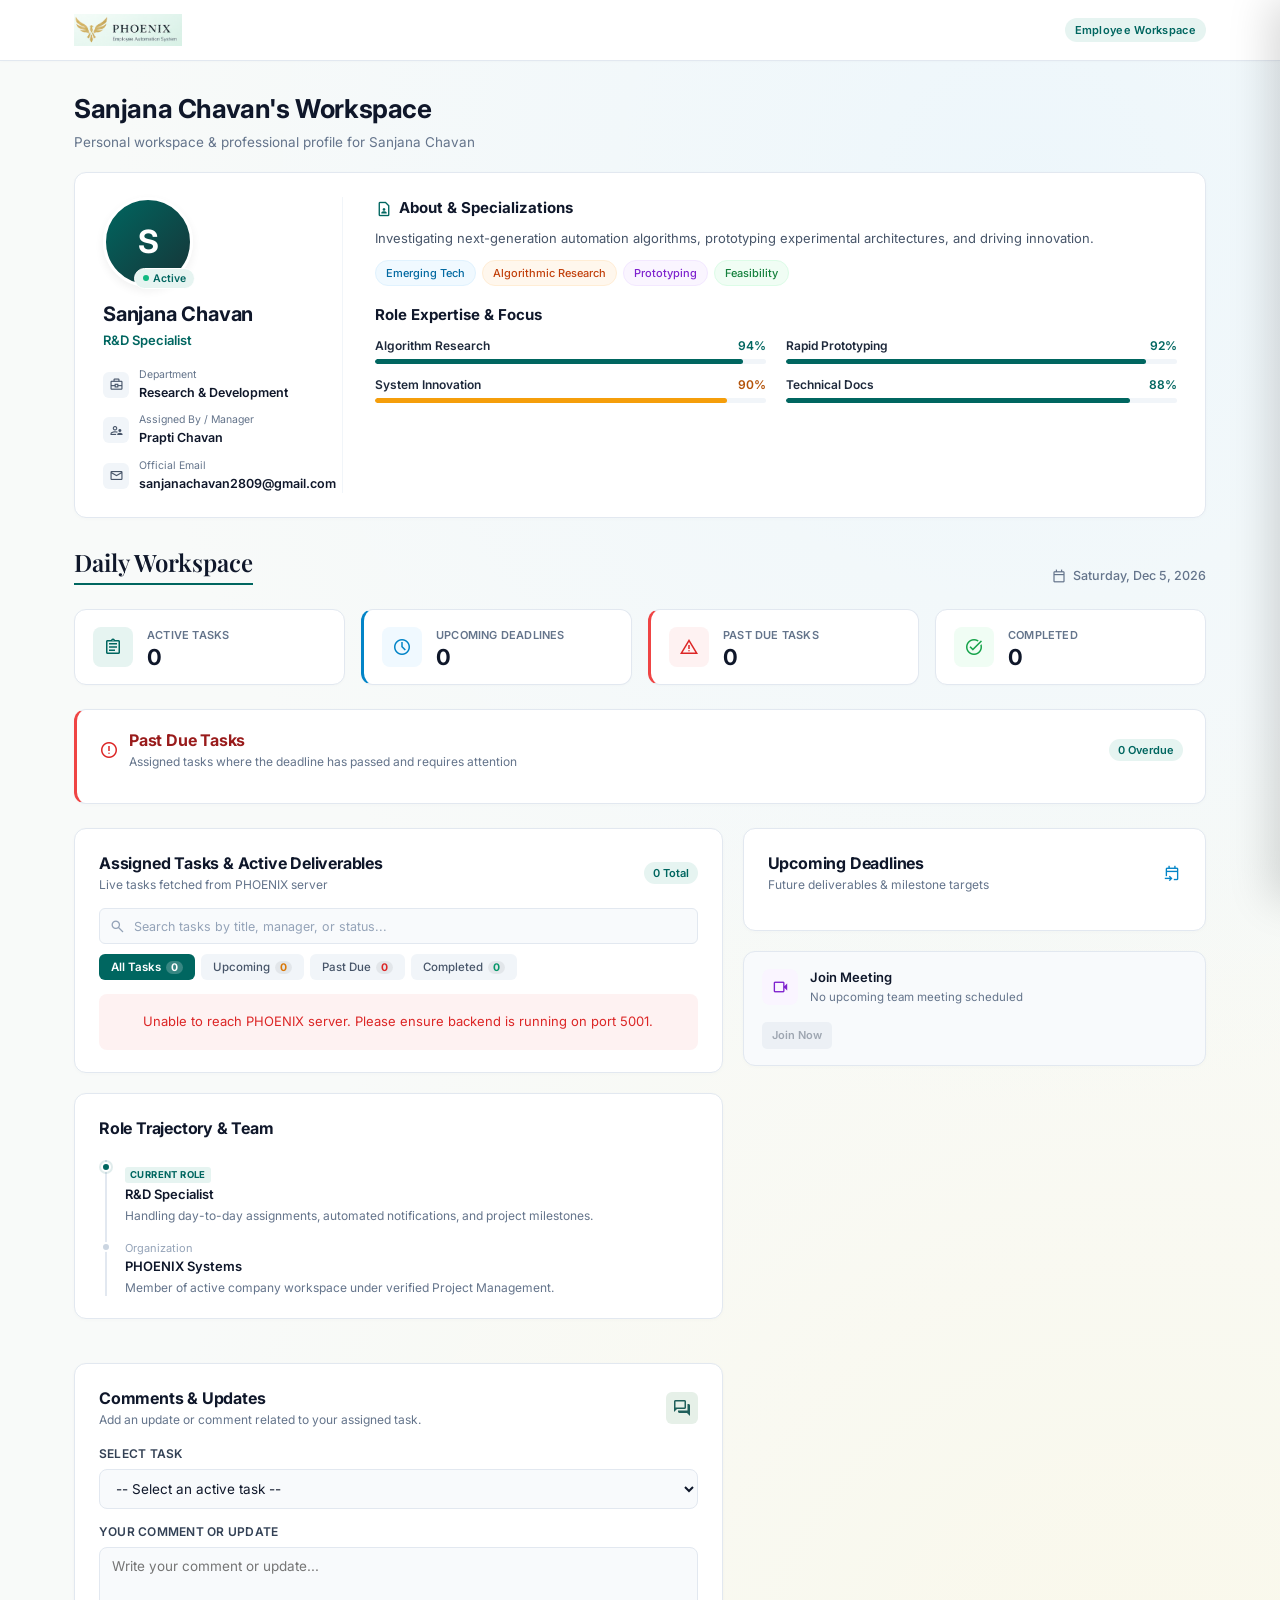
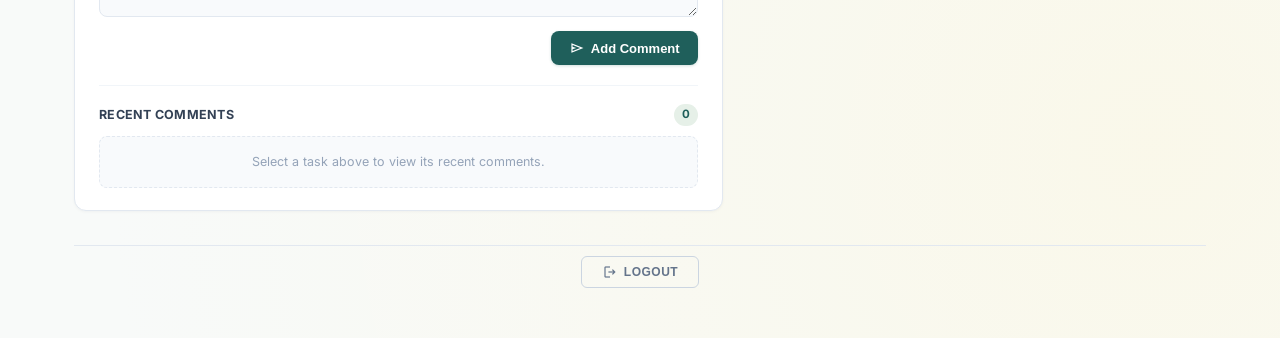
==== commit 63e438d5: "Comments and more stuff" ====
--- a/frontend/employee.html
+++ b/frontend/employee.html
@@ -237,16 +237,16 @@
                 </div>
 
                 <!-- Custom Task Completion Confirmation Modal -->
-                <div id="completeConfirmModal" class="px-modal-backdrop" style="display:none;">
-                    <div class="px-confirm-dialog">
+                <div id="completeConfirmModal" class="px-modal-overlay" style="display:none;">
+                    <div class="px-modal-box px-confirm-dialog">
                         <div class="px-confirm-icon-box">
                             <span class="material-symbols-outlined">check_circle</span>
                         </div>
-                        <h4 class="px-confirm-title">Mark Task as Completed?</h4>
+                        <h4 class="px-confirm-title">Mark this task as completed?</h4>
                         <p class="px-confirm-desc" id="confirmTaskTitle">Are you sure you want to mark this task as completed?</p>
                         <div class="px-confirm-actions">
-                            <button type="button" class="px-btn-cancel-modal" onclick="cancelCompleteModal()">Cancel</button>
-                            <button type="button" class="px-btn-confirm-modal" onclick="executeCompleteModal()">Mark Completed</button>
+                            <button type="button" class="px-modal-btn-cancel" onclick="cancelCompleteModal()">Cancel</button>
+                            <button type="button" class="px-btn-confirm-modal" onclick="executeCompleteModal()">Mark Complete</button>
                         </div>
                     </div>
                 </div>
@@ -268,6 +268,52 @@
                             <div class="px-t-date">Organization</div>
                             <h4 class="px-t-role">PHOENIX Systems</h4>
                             <p class="px-t-desc">Member of active company workspace under verified Project Management.</p>
+                        </div>
+                    </div>
+                </div>
+
+                <!-- STANDALONE COMMENTS & UPDATES SECTION -->
+                <div class="px-card px-comments-updates-card" id="commentsUpdatesSection">
+                    <div class="px-card-head">
+                        <div>
+                            <h3 class="px-card-title">Comments &amp; Updates</h3>
+                            <p class="px-card-sub">Add an update or comment related to your assigned task.</p>
+                        </div>
+                        <span class="material-symbols-outlined px-cu-head-icon">forum</span>
+                    </div>
+
+                    <div class="px-cu-form">
+                        <!-- Task Selector -->
+                        <div class="px-cu-field">
+                            <label class="px-cu-label" for="cuTaskSelect">Select Task</label>
+                            <select id="cuTaskSelect" class="px-cu-select" onchange="handleCuTaskChange()">
+                                <option value="">-- Select an active task --</option>
+                            </select>
+                        </div>
+
+                        <!-- Comment Textarea -->
+                        <div class="px-cu-field">
+                            <label class="px-cu-label" for="cuCommentInput">Your Comment or Update</label>
+                            <textarea id="cuCommentInput" class="px-cu-textarea" rows="3" placeholder="Write your comment or update..."></textarea>
+                        </div>
+
+                        <!-- Action Button -->
+                        <div class="px-cu-actions">
+                            <button type="button" id="cuAddCommentBtn" class="px-btn-add-comment" onclick="submitStandaloneComment()">
+                                <span class="material-symbols-outlined" style="font-size: 16px;">send</span>
+                                <span>Add Comment</span>
+                            </button>
+                        </div>
+                    </div>
+
+                    <!-- Recent Comments Area -->
+                    <div class="px-cu-recent-section">
+                        <div class="px-cu-recent-head">
+                            <span class="px-cu-recent-title">Recent Comments</span>
+                            <span id="cuRecentCount" class="px-cu-recent-count">0</span>
+                        </div>
+                        <div id="cuRecentCommentsList" class="px-cu-recent-list">
+                            <div class="px-cu-empty-comments">Select a task above to view its recent comments.</div>
                         </div>
                     </div>
                 </div>
@@ -350,5 +396,94 @@
         }
     </script>
     <script src="js/employee.js?v=6.0"></script>
+
+<!-- Task Details Slide-over Drawer -->
+<div id="pxDrawerBackdrop" class="px-drawer-backdrop"></div>
+<div id="pxTaskDrawer" class="px-drawer" role="dialog" aria-modal="true" aria-labelledby="pxDrawerTitle">
+    <div class="px-drawer-scroll-content">
+        <!-- HEADER -->
+        <div class="px-drawer-header">
+            <div class="px-drawer-header-top">
+                <div id="pxDrawerBadges" class="px-drawer-badges">
+                    <span id="pxDrawerPriorityBadge" class="px-badge-tag px-badge-high">HIGH</span>
+                    <span id="pxDrawerStatusBadge" class="px-badge-tag px-badge-progress">IN PROGRESS</span>
+                </div>
+                <button type="button" id="pxCloseDrawerBtn" class="px-drawer-close-btn" title="Close Drawer">
+                    <span class="material-symbols-outlined" style="font-size: 20px;">close</span>
+                </button>
+            </div>
+            <h2 id="pxDrawerTitle" class="px-drawer-title">Task Title</h2>
+            <div class="px-drawer-meta-grid">
+                <div class="px-drawer-meta-item">
+                    <span class="px-drawer-meta-label">Assigned to</span>
+                    <span id="pxDrawerAssignee" class="px-drawer-meta-val">—</span>
+                </div>
+                <div class="px-drawer-meta-item">
+                    <span class="px-drawer-meta-label">Assigned by</span>
+                    <span id="pxDrawerAssignedBy" class="px-drawer-meta-val">—</span>
+                </div>
+                <div class="px-drawer-meta-item">
+                    <span class="px-drawer-meta-label">Deadline</span>
+                    <span id="pxDrawerDeadline" class="px-drawer-meta-val">—</span>
+                </div>
+            </div>
+        </div>
+
+        <hr class="px-drawer-divider">
+
+        <!-- DESCRIPTION -->
+        <div class="px-drawer-section">
+            <div class="px-drawer-section-title">Description</div>
+            <div id="pxDrawerDescription" class="px-drawer-desc-text">—</div>
+        </div>
+
+        <hr class="px-drawer-divider">
+
+        <!-- COMMENTS -->
+        <div class="px-drawer-section">
+            <div class="px-drawer-section-title">
+                <span>Comments</span>
+                <span id="pxDrawerCommentsCount" style="color: #1F5F5B; font-weight: 700;">0</span>
+            </div>
+            <div id="pxDrawerCommentsList" class="px-comments-list">
+                <!-- Comments rendered dynamically -->
+            </div>
+
+            <!-- COMMENT INPUT -->
+            <div class="px-comment-input-wrap">
+                <textarea id="pxNewCommentInput" class="px-comment-textarea" placeholder="Write a comment..." rows="2"></textarea>
+                <div class="px-comment-input-footer">
+                    <button type="button" id="pxSendCommentBtn" class="px-btn-send-comment">
+                        <span class="material-symbols-outlined" style="font-size: 16px;">send</span>
+                        Send
+                    </button>
+                </div>
+            </div>
+        </div>
+
+        <hr class="px-drawer-divider">
+
+        <!-- ACTIVITY TIMELINE -->
+        <div class="px-drawer-section">
+            <div class="px-drawer-section-title">Activity</div>
+            <div id="pxDrawerActivityTimeline" class="px-activity-timeline">
+                <!-- Activity rendered dynamically -->
+            </div>
+        </div>
+    </div>
+</div>
+
+<!-- Comment Delete Confirmation Modal -->
+<div id="pxDeleteCommentModal" class="px-modal-overlay">
+    <div class="px-modal-box">
+        <div class="px-modal-title">Delete Comment</div>
+        <div class="px-modal-msg">Are you sure you want to delete this comment? This action cannot be undone.</div>
+        <div class="px-modal-actions">
+            <button type="button" id="pxCancelDeleteCommentBtn" class="px-modal-btn-cancel">Cancel</button>
+            <button type="button" id="pxConfirmDeleteCommentBtn" class="px-modal-btn-delete">Delete</button>
+        </div>
+    </div>
+</div>
+
 </body>
 </html>
--- a/frontend/css/styles.css
+++ b/frontend/css/styles.css
@@ -2208,26 +2208,1320 @@
     }
     
     .login-right-panel {
-        padding: 30px 24px;
-    }
-}
-
-@media (max-width: 480px) {
-    body.login-body {
-        padding: 12px;
-    }
-    
-    .login-card-container {
-        border-radius: 20px;
-    }
-    
-    .welcome-heading {
-        font-size: 26px;
-    }
-    
-    .login-right-panel {
         padding: 24px 18px;
     }
 }
 
-
+/* ==========================================================================
+   PHOENIX - TASK DETAILS DRAWER & COMMENTS / ACTIVITY STYLES
+   ========================================================================== */
+
+/* Body scroll lock when drawer is active */
+body.px-drawer-open {
+    overflow: hidden !important;
+}
+
+/* Drawer Backdrop Overlay (z-index: 9000) */
+.px-drawer-backdrop {
+    position: fixed !important;
+    top: 0 !important;
+    left: 0 !important;
+    right: 0 !important;
+    bottom: 0 !important;
+    width: 100vw !important;
+    height: 100vh !important;
+    background: rgba(15, 23, 42, 0.45) !important;
+    backdrop-filter: blur(4px) !important;
+    -webkit-backdrop-filter: blur(4px) !important;
+    z-index: 9000 !important;
+    opacity: 0;
+    visibility: hidden;
+    transition: opacity 0.25s ease, visibility 0.25s ease;
+}
+.px-drawer-backdrop.active {
+    opacity: 1 !important;
+    visibility: visible !important;
+}
+
+/* Slide-over Drawer Panel (z-index: 9001) */
+.px-drawer {
+    position: fixed !important;
+    top: 0 !important;
+    right: 0 !important;
+    bottom: 0 !important;
+    width: 550px !important;
+    max-width: 100vw !important;
+    height: 100vh !important;
+    background: #FFFFFF !important;
+    box-shadow: -10px 0 40px rgba(0, 0, 0, 0.15) !important;
+    z-index: 9001 !important;
+    transform: translateX(100%) !important;
+    transition: transform 0.25s cubic-bezier(0.16, 1, 0.3, 1) !important;
+    display: flex !important;
+    flex-direction: column !important;
+    overflow: hidden !important;
+}
+.px-drawer.active {
+    transform: translateX(0) !important;
+}
+
+/* Drawer Scrollable Content */
+.px-drawer-scroll-content {
+    flex: 1;
+    overflow-y: auto;
+    padding: 24px;
+    display: flex;
+    flex-direction: column;
+    gap: 0;
+}
+
+/* Header Area */
+.px-drawer-header {
+    display: flex;
+    flex-direction: column;
+    gap: 12px;
+    margin-bottom: 20px;
+}
+.px-drawer-header-top {
+    display: flex;
+    align-items: center;
+    justify-content: space-between;
+}
+.px-drawer-close-btn {
+    background: #F1F5F9;
+    border: none;
+    width: 32px;
+    height: 32px;
+    border-radius: 50%;
+    display: flex;
+    align-items: center;
+    justify-content: center;
+    cursor: pointer;
+    color: #475569;
+    transition: background 0.15s ease, color 0.15s ease;
+}
+.px-drawer-close-btn:hover {
+    background: #E2E8F0;
+    color: #0F172A;
+}
+
+.px-drawer-title {
+    font-family: var(--font-body);
+    font-size: 19px;
+    font-weight: 700;
+    color: #1F2937;
+    line-height: 1.35;
+    margin: 0;
+}
+
+.px-drawer-badges {
+    display: flex;
+    align-items: center;
+    gap: 8px;
+    flex-wrap: wrap;
+}
+
+/* Badge Styles */
+.px-badge-tag {
+    display: inline-flex;
+    align-items: center;
+    padding: 3px 9px;
+    border-radius: 6px;
+    font-size: 11px;
+    font-weight: 700;
+    letter-spacing: 0.04em;
+    text-transform: uppercase;
+}
+.px-badge-high { background: #FEF3C7; color: #92400E; }
+.px-badge-medium { background: #E0F2FE; color: #0369A1; }
+.px-badge-low { background: #F1F5F9; color: #475569; }
+
+.px-badge-assigned { background: #F1F5F9; color: #475569; }
+.px-badge-progress { background: #FEF3C7; color: #B45309; }
+.px-badge-completed { background: #E6F4F1; color: #1F5F5B; }
+.px-badge-pastdue { background: #FFE4E6; color: #E11D48; }
+
+/* Metadata Grid */
+.px-drawer-meta-grid {
+    display: grid;
+    grid-template-columns: repeat(3, 1fr);
+    gap: 12px;
+    background: #F8FAFC;
+    border-radius: 12px;
+    padding: 12px 14px;
+    border: 1px solid #E2E8F0;
+    margin-top: 4px;
+}
+.px-drawer-meta-item {
+    display: flex;
+    flex-direction: column;
+    gap: 3px;
+}
+.px-drawer-meta-label {
+    font-size: 10.5px;
+    font-weight: 700;
+    color: #64748B;
+    text-transform: uppercase;
+    letter-spacing: 0.04em;
+}
+.px-drawer-meta-val {
+    font-size: 12.5px;
+    font-weight: 600;
+    color: #1F2937;
+}
+
+.px-drawer-divider {
+    border: none;
+    border-top: 1px solid #E2E8F0;
+    margin: 20px 0;
+}
+
+/* Drawer Section Header */
+.px-drawer-section-title {
+    font-size: 11.5px;
+    font-weight: 700;
+    color: #64748B;
+    letter-spacing: 0.06em;
+    text-transform: uppercase;
+    margin-bottom: 12px;
+    display: flex;
+    align-items: center;
+    justify-content: space-between;
+}
+
+/* Description Text */
+.px-drawer-desc-text {
+    font-size: 13.5px;
+    line-height: 1.6;
+    color: #334155;
+    white-space: pre-line;
+}
+
+/* Comments Feed */
+.px-comments-list {
+    display: flex;
+    flex-direction: column;
+    gap: 12px;
+    margin-bottom: 16px;
+}
+
+.px-comment-item {
+    display: flex;
+    gap: 10px;
+    background: #FFFFFF;
+    border: 1px solid #E2E8F0;
+    border-radius: 10px;
+    padding: 12px;
+    position: relative;
+    transition: border-color 0.15s ease;
+}
+.px-comment-item:hover {
+    border-color: #CBD5E1;
+}
+
+.px-comment-avatar {
+    width: 34px;
+    height: 34px;
+    border-radius: 50%;
+    background: #1F5F5B;
+    color: #FFFFFF;
+    font-size: 12px;
+    font-weight: 700;
+    display: flex;
+    align-items: center;
+    justify-content: center;
+    flex-shrink: 0;
+}
+.px-comment-avatar.emp-avatar {
+    background: #0D9488;
+}
+
+.px-comment-content {
+    flex: 1;
+    display: flex;
+    flex-direction: column;
+    gap: 4px;
+}
+
+.px-comment-header {
+    display: flex;
+    align-items: center;
+    justify-content: space-between;
+    gap: 8px;
+}
+
+.px-comment-user-info {
+    display: flex;
+    align-items: center;
+    gap: 6px;
+}
+.px-comment-user-name {
+    font-size: 13px;
+    font-weight: 700;
+    color: #1F2937;
+}
+.px-comment-role-tag {
+    font-size: 10px;
+    font-weight: 600;
+    padding: 2px 6px;
+    border-radius: 4px;
+    background: #F1F5F9;
+    color: #64748B;
+}
+
+.px-comment-time {
+    font-size: 11px;
+    color: #94A3B8;
+}
+
+.px-comment-text {
+    font-size: 13px;
+    line-height: 1.5;
+    color: #334155;
+    margin-top: 2px;
+    white-space: pre-wrap;
+}
+
+/* Comment Action Menu (•••) */
+.px-comment-menu-wrap {
+    position: relative;
+}
+.px-comment-menu-btn {
+    background: transparent;
+    border: none;
+    color: #94A3B8;
+    cursor: pointer;
+    padding: 2px 4px;
+    border-radius: 4px;
+    font-size: 16px;
+    line-height: 1;
+}
+.px-comment-menu-btn:hover {
+    color: #1F2937;
+    background: #F1F5F9;
+}
+.px-comment-dropdown {
+    position: absolute;
+    right: 0;
+    top: 24px;
+    background: #FFFFFF;
+    border: 1px solid #E2E8F0;
+    border-radius: 8px;
+    box-shadow: 0 10px 25px -5px rgba(0, 0, 0, 0.12);
+    z-index: 10;
+    display: none;
+    min-width: 110px;
+    overflow: hidden;
+}
+.px-comment-dropdown.show {
+    display: block;
+}
+.px-comment-dropdown-item {
+    display: flex;
+    align-items: center;
+    gap: 6px;
+    padding: 8px 12px;
+    font-size: 12px;
+    font-weight: 500;
+    color: #475569;
+    cursor: pointer;
+    background: transparent;
+    border: none;
+    width: 100%;
+    text-align: left;
+}
+.px-comment-dropdown-item:hover {
+    background: #F8FAFC;
+    color: #0F172A;
+}
+.px-comment-dropdown-item.delete:hover {
+    background: #FEF2F2;
+    color: #E11D48;
+}
+
+/* Inline Comment Edit Form */
+.px-comment-edit-box {
+    display: flex;
+    flex-direction: column;
+    gap: 8px;
+    margin-top: 4px;
+}
+.px-comment-edit-textarea {
+    width: 100%;
+    padding: 8px 12px;
+    border: 1px solid #1F5F5B;
+    border-radius: 8px;
+    font-family: inherit;
+    font-size: 13px;
+    resize: vertical;
+    min-height: 56px;
+    outline: none;
+}
+.px-comment-edit-actions {
+    display: flex;
+    gap: 8px;
+    justify-content: flex-end;
+}
+
+/* Comment Input Area */
+.px-comment-input-wrap {
+    display: flex;
+    flex-direction: column;
+    gap: 10px;
+    background: #F8FAFC;
+    border: 1px solid #E2E8F0;
+    border-radius: 12px;
+    padding: 12px 14px;
+}
+.px-comment-textarea {
+    width: 100%;
+    border: none;
+    background: transparent;
+    font-family: var(--font-body);
+    font-size: 13px;
+    color: #1F2937;
+    outline: none;
+    resize: vertical;
+    min-height: 50px;
+}
+.px-comment-textarea::placeholder {
+    color: #94A3B8;
+}
+.px-comment-input-footer {
+    display: flex;
+    justify-content: flex-end;
+}
+
+.px-btn-send-comment {
+    background: #1F5F5B;
+    color: #FFFFFF;
+    border: none;
+    border-radius: 8px;
+    padding: 7px 16px;
+    font-size: 12.5px;
+    font-weight: 600;
+    cursor: pointer;
+    display: inline-flex;
+    align-items: center;
+    gap: 6px;
+    transition: background 0.15s ease;
+}
+.px-btn-send-comment:hover {
+    background: #134E4A;
+}
+.px-btn-send-comment:disabled {
+    opacity: 0.6;
+    cursor: not-allowed;
+}
+
+/* Activity Timeline */
+.px-activity-timeline {
+    display: flex;
+    flex-direction: column;
+    gap: 0;
+    position: relative;
+    padding-left: 16px;
+    border-left: 2px solid #E2E8F0;
+    margin-left: 8px;
+}
+.px-activity-item {
+    position: relative;
+    padding-bottom: 14px;
+}
+.px-activity-item:last-child {
+    padding-bottom: 0;
+}
+.px-activity-dot {
+    position: absolute;
+    left: -22px;
+    top: 4px;
+    width: 10px;
+    height: 10px;
+    border-radius: 50%;
+    background: #1F5F5B;
+    border: 2px solid #FFFFFF;
+}
+.px-activity-desc {
+    font-size: 12.5px;
+    font-weight: 600;
+    color: #334155;
+    line-height: 1.4;
+}
+.px-activity-time {
+    font-size: 11px;
+    color: #94A3B8;
+    margin-top: 2px;
+}
+
+/* Recent Team Activity Card on Manager Dashboard */
+.px-recent-activity-card {
+    margin-top: 16px;
+}
+.px-recent-activity-list {
+    display: flex;
+    flex-direction: column;
+    gap: 10px;
+}
+.px-recent-activity-item {
+    display: flex;
+    align-items: flex-start;
+    gap: 12px;
+    padding: 10px 12px;
+    border-radius: 10px;
+    background: #F8FAFC;
+    border: 1px solid #F1F5F9;
+    cursor: pointer;
+    transition: background 0.15s ease, border-color 0.15s ease;
+}
+.px-recent-activity-item:hover {
+    background: #F1F5F9;
+    border-color: #E2E8F0;
+}
+.px-recent-activity-icon {
+    width: 32px;
+    height: 32px;
+    border-radius: 50%;
+    background: #E6F4F1;
+    color: #1F5F5B;
+    display: flex;
+    align-items: center;
+    justify-content: center;
+    flex-shrink: 0;
+    font-size: 16px;
+}
+.px-recent-activity-content {
+    flex: 1;
+    display: flex;
+    flex-direction: column;
+    gap: 2px;
+}
+.px-recent-activity-actor {
+    font-size: 13px;
+    font-weight: 700;
+    color: #1F2937;
+}
+.px-recent-activity-text {
+    font-size: 12.5px;
+    color: #475569;
+    line-height: 1.35;
+}
+.px-recent-activity-time {
+    font-size: 11px;
+    color: #94A3B8;
+    margin-top: 2px;
+}
+
+/* Delete Confirmation Modal Overlay (z-index: 9500) */
+.px-modal-overlay {
+    position: fixed !important;
+    top: 0 !important;
+    left: 0 !important;
+    right: 0 !important;
+    bottom: 0 !important;
+    width: 100vw !important;
+    height: 100vh !important;
+    background: rgba(15, 23, 42, 0.55) !important;
+    backdrop-filter: blur(4px) !important;
+    -webkit-backdrop-filter: blur(4px) !important;
+    z-index: 9500 !important;
+    opacity: 0;
+    visibility: hidden;
+    transition: opacity 0.2s ease, visibility 0.2s ease;
+    display: flex !important;
+    align-items: center !important;
+    justify-content: center !important;
+    padding: 16px !important;
+}
+.px-modal-overlay.active {
+    opacity: 1 !important;
+    visibility: visible !important;
+}
+
+/* Delete Confirmation Modal Box (z-index: 9501) */
+.px-modal-box {
+    background: #FFFFFF !important;
+    border-radius: 16px !important;
+    max-width: 380px !important;
+    width: 90% !important;
+    padding: 24px !important;
+    box-shadow: 0 25px 50px -12px rgba(0, 0, 0, 0.25) !important;
+    z-index: 9501 !important;
+    transform: scale(0.95);
+    transition: transform 0.2s ease;
+}
+.px-modal-overlay.active .px-modal-box {
+    transform: scale(1);
+}
+.px-modal-title {
+    font-size: 17px;
+    font-weight: 700;
+    color: #1F2937;
+    margin-bottom: 8px;
+}
+.px-modal-msg {
+    font-size: 13.5px;
+    color: #64748B;
+    line-height: 1.5;
+    margin-bottom: 20px;
+}
+.px-modal-actions {
+    display: flex;
+    justify-content: flex-end;
+    gap: 10px;
+}
+.px-modal-btn-cancel {
+    background: #F1F5F9;
+    color: #475569;
+    border: none;
+    border-radius: 8px;
+    padding: 8px 16px;
+    font-size: 13px;
+    font-weight: 600;
+    cursor: pointer;
+}
+.px-modal-btn-delete {
+    background: #E11D48;
+    color: #FFFFFF;
+    border: none;
+    border-radius: 8px;
+    padding: 8px 16px;
+    font-size: 13px;
+    font-weight: 600;
+    cursor: pointer;
+}
+
+/* Mobile Responsive Drawer */
+@media (max-width: 768px) {
+    .px-drawer {
+        width: 100vw !important;
+    }
+    .px-drawer-meta-grid {
+        grid-template-columns: 1fr;
+    }
+    .px-task-actions-row {
+        flex-wrap: wrap !important;
+    }
+}
+
+/* ============================================================
+   PHOENIX EMPLOYEE INTERACTIVE TASK WORKSPACE STYLES
+   ============================================================ */
+
+.px-task-workspace-card {
+    background: #FFFFFF;
+    border: 1px solid #E2E8F0;
+    border-radius: 10px;
+    padding: 16px 18px;
+    margin-bottom: 12px;
+    box-shadow: 0 1px 3px rgba(15, 23, 42, 0.04);
+    transition: all 0.2s cubic-bezier(0.16, 1, 0.3, 1);
+    display: flex;
+    flex-direction: column;
+    gap: 12px;
+    position: relative;
+}
+
+.px-task-workspace-card:hover {
+    border-color: #CBD5E1;
+    box-shadow: 0 4px 12px rgba(15, 23, 42, 0.07);
+    transform: translateY(-1px);
+}
+
+.px-task-workspace-card.card-overdue {
+    border-left: 4px solid #EF4444;
+}
+
+.px-task-workspace-card.card-completed {
+    border-left: 4px solid #10B981;
+    background: #FAFCFB;
+}
+
+/* Header & Meta */
+.px-task-ws-header {
+    display: flex;
+    justify-content: space-between;
+    align-items: flex-start;
+    gap: 12px;
+}
+
+.px-task-ws-title-group {
+    flex: 1;
+    min-width: 0;
+}
+
+.px-task-ws-title {
+    font-size: 15px;
+    font-weight: 600;
+    color: #0F172A;
+    margin: 0 0 3px 0;
+    line-height: 1.35;
+    letter-spacing: -0.01em;
+}
+
+.px-task-ws-title.completed {
+    text-decoration: line-through;
+    color: #94A3B8;
+}
+
+.px-task-ws-assigned {
+    font-size: 12px;
+    color: #64748B;
+    margin: 0;
+}
+
+.px-task-ws-assigned strong {
+    color: #1E293B;
+    font-weight: 600;
+}
+
+.px-task-ws-badges {
+    display: flex;
+    align-items: center;
+    gap: 6px;
+    flex-shrink: 0;
+}
+
+.px-task-status-pill {
+    font-size: 11px;
+    font-weight: 600;
+    padding: 3px 8px;
+    border-radius: 6px;
+    text-transform: uppercase;
+    letter-spacing: 0.02em;
+}
+
+.px-status-assigned { background: #F1F5F9; color: #475569; }
+.px-status-inprogress { background: #FEF3C7; color: #92400E; border: 1px solid #FDE68A; }
+.px-status-completed { background: #ECFDF5; color: #065F46; border: 1px solid #A7F3D0; }
+
+/* Deadline Row */
+.px-task-ws-deadline-row {
+    display: flex;
+    align-items: center;
+    flex-wrap: wrap;
+    gap: 10px;
+    font-size: 12px;
+    color: #475569;
+    padding: 6px 10px;
+    background: #F8FAFC;
+    border-radius: 6px;
+    border: 1px solid #F1F5F9;
+}
+
+.px-task-ws-due-badge {
+    display: inline-flex;
+    align-items: center;
+    gap: 4px;
+    font-size: 11px;
+    font-weight: 600;
+    padding: 2px 7px;
+    border-radius: 4px;
+}
+
+.px-task-ws-due-badge.overdue {
+    background: #FEE2E2;
+    color: #991B1B;
+}
+
+.px-task-ws-due-badge.upcoming {
+    background: #E0F2FE;
+    color: #0369A1;
+}
+
+.px-task-ws-due-badge.completed {
+    background: #D1FAE5;
+    color: #065F46;
+}
+
+.px-task-ws-exact-time {
+    font-weight: 500;
+    color: #334155;
+}
+
+.px-task-ws-relative-text {
+    color: #64748B;
+    font-style: normal;
+}
+
+/* Progress Bar Section */
+.px-task-prog-section {
+    display: flex;
+    flex-direction: column;
+    gap: 6px;
+}
+
+.px-task-prog-header {
+    display: flex;
+    justify-content: space-between;
+    align-items: center;
+    font-size: 11.5px;
+}
+
+.px-task-prog-title {
+    font-weight: 600;
+    color: #475569;
+    text-transform: uppercase;
+    letter-spacing: 0.03em;
+}
+
+.px-task-prog-pct {
+    font-weight: 700;
+    color: #1F5F5B;
+}
+
+.px-task-prog-track {
+    width: 100%;
+    height: 7px;
+    background: #E2E8F0;
+    border-radius: 999px;
+    overflow: hidden;
+    position: relative;
+}
+
+.px-task-prog-fill {
+    height: 100%;
+    background: linear-gradient(90deg, #1F5F5B, #006660);
+    border-radius: 999px;
+    transition: width 0.4s cubic-bezier(0.16, 1, 0.3, 1);
+}
+
+.px-task-prog-fill.fill-complete {
+    background: #10B981;
+}
+
+/* Comments Toggle & Actions Bar */
+.px-task-footer-bar {
+    display: flex;
+    justify-content: space-between;
+    align-items: center;
+    gap: 10px;
+    padding-top: 4px;
+    border-top: 1px solid #F1F5F9;
+    flex-wrap: wrap;
+}
+
+.px-task-comment-count-btn {
+    display: inline-flex;
+    align-items: center;
+    gap: 6px;
+    background: transparent;
+    border: none;
+    font-size: 12.5px;
+    font-weight: 600;
+    color: #1F5F5B;
+    cursor: pointer;
+    padding: 6px 8px;
+    border-radius: 6px;
+    transition: all 0.15s ease;
+}
+
+.px-task-comment-count-btn:hover {
+    background: #E6F0E8;
+}
+
+.px-task-actions-row {
+    display: flex;
+    align-items: center;
+    gap: 8px;
+}
+
+.px-btn-task-action {
+    display: inline-flex;
+    align-items: center;
+    gap: 5px;
+    background: #F8FAFC;
+    color: #334155;
+    border: 1px solid #CBD5E1;
+    border-radius: 6px;
+    padding: 6px 12px;
+    font-size: 12px;
+    font-weight: 600;
+    cursor: pointer;
+    transition: all 0.15s ease;
+}
+
+.px-btn-task-action:hover {
+    background: #F1F5F9;
+    border-color: #94A3B8;
+    color: #0F172A;
+}
+
+.px-btn-task-complete {
+    display: inline-flex;
+    align-items: center;
+    gap: 5px;
+    background: #1F5F5B;
+    color: #FFFFFF;
+    border: 1px solid #1F5F5B;
+    border-radius: 6px;
+    padding: 6px 12px;
+    font-size: 12px;
+    font-weight: 600;
+    cursor: pointer;
+    transition: all 0.15s ease;
+}
+
+.px-btn-task-complete:hover {
+    background: #164e4a;
+    border-color: #164e4a;
+}
+
+.px-btn-task-complete.is-done {
+    background: #ECFDF5;
+    color: #065F46;
+    border-color: #A7F3D0;
+    cursor: default;
+}
+
+/* Expandable Inline Comments Area */
+.px-task-comments-collapsible {
+    display: none;
+    margin-top: 8px;
+    padding: 12px 14px;
+    background: #F8FAFC;
+    border-radius: 8px;
+    border: 1px solid #E2E8F0;
+}
+
+.px-task-comments-collapsible.open {
+    display: flex;
+    flex-direction: column;
+    gap: 10px;
+    animation: fadeInTaskComments 0.2s ease;
+}
+
+@keyframes fadeInTaskComments {
+    from { opacity: 0; transform: translateY(-4px); }
+    to { opacity: 1; transform: translateY(0); }
+}
+
+.px-task-comments-head {
+    display: flex;
+    justify-content: space-between;
+    align-items: center;
+    font-size: 12px;
+    font-weight: 700;
+    color: #334155;
+    border-bottom: 1px solid #E2E8F0;
+    padding-bottom: 6px;
+}
+
+.px-task-comments-list {
+    display: flex;
+    flex-direction: column;
+    gap: 8px;
+    max-height: 240px;
+    overflow-y: auto;
+}
+
+.px-task-comment-card {
+    background: #FFFFFF;
+    border: 1px solid #E2E8F0;
+    border-radius: 6px;
+    padding: 10px 12px;
+    font-size: 12.5px;
+}
+
+.px-task-comment-card-top {
+    display: flex;
+    justify-content: space-between;
+    align-items: center;
+    margin-bottom: 4px;
+}
+
+.px-task-comment-author-group {
+    display: flex;
+    align-items: center;
+    gap: 6px;
+}
+
+.px-task-comment-author {
+    font-weight: 600;
+    color: #0F172A;
+}
+
+.px-task-comment-role-tag {
+    font-size: 10px;
+    font-weight: 600;
+    padding: 1px 6px;
+    border-radius: 4px;
+    background: #E2E8F0;
+    color: #475569;
+}
+
+.px-task-comment-role-tag.pm {
+    background: #FEF3C7;
+    color: #92400E;
+}
+
+.px-task-comment-timestamp {
+    font-size: 11px;
+    color: #94A3B8;
+}
+
+.px-task-comment-body {
+    color: #334155;
+    line-height: 1.45;
+    font-size: 12.5px;
+    white-space: pre-wrap;
+    word-break: break-word;
+}
+
+.px-task-comments-empty {
+    font-size: 12px;
+    color: #94A3B8;
+    text-align: center;
+    padding: 8px 0;
+}
+
+/* Task Workspace Modal Specializations */
+.px-task-modal-box {
+    max-width: 480px !important;
+    width: 92% !important;
+}
+
+.px-modal-header {
+    display: flex;
+    justify-content: space-between;
+    align-items: flex-start;
+    margin-bottom: 16px;
+    padding-bottom: 12px;
+    border-bottom: 1px solid #F1F5F9;
+}
+
+.px-modal-header-left {
+    display: flex;
+    align-items: center;
+    gap: 10px;
+}
+
+.px-modal-icon-teal {
+    font-size: 24px;
+    color: #1F5F5B;
+    background: #E6F0E8;
+    padding: 8px;
+    border-radius: 8px;
+}
+
+.px-modal-task-title-badge {
+    font-size: 12px;
+    color: #64748B;
+    margin: 2px 0 0 0;
+    font-weight: 500;
+}
+
+.px-modal-body {
+    display: flex;
+    flex-direction: column;
+    gap: 12px;
+    margin-bottom: 20px;
+}
+
+.px-modal-label {
+    font-size: 12px;
+    font-weight: 600;
+    color: #334155;
+    text-transform: uppercase;
+    letter-spacing: 0.02em;
+}
+
+.px-modal-textarea {
+    width: 100%;
+    border: 1.5px solid #E2E8F0;
+    border-radius: 8px;
+    padding: 10px 12px;
+    font-family: inherit;
+    font-size: 13.5px;
+    color: #0F172A;
+    resize: vertical;
+    outline: none;
+    transition: border-color 0.15s ease;
+    box-sizing: border-box;
+}
+
+.px-modal-textarea:focus {
+    border-color: #1F5F5B;
+    box-shadow: 0 0 0 3px rgba(31, 95, 91, 0.12);
+}
+
+/* Progress Options Grid */
+.px-progress-options-grid {
+    display: grid;
+    grid-template-columns: repeat(5, 1fr);
+    gap: 8px;
+}
+
+.px-progress-opt-btn {
+    background: #F8FAFC;
+    border: 1.5px solid #E2E8F0;
+    border-radius: 8px;
+    padding: 10px 4px;
+    display: flex;
+    flex-direction: column;
+    align-items: center;
+    gap: 2px;
+    cursor: pointer;
+    transition: all 0.15s ease;
+}
+
+.px-progress-opt-btn:hover {
+    border-color: #1F5F5B;
+    background: #F1F5F9;
+}
+
+.px-progress-opt-btn.active {
+    background: #1F5F5B;
+    border-color: #1F5F5B;
+    color: #FFFFFF;
+}
+
+.px-progress-opt-btn.active .px-prog-pct,
+.px-progress-opt-btn.active .px-prog-lbl {
+    color: #FFFFFF;
+}
+
+.px-prog-pct {
+    font-size: 13px;
+    font-weight: 700;
+    color: #1E293B;
+}
+
+.px-prog-lbl {
+    font-size: 9.5px;
+    color: #64748B;
+    text-align: center;
+}
+
+.px-progress-preview-wrap {
+    margin-top: 6px;
+    display: flex;
+    flex-direction: column;
+    gap: 6px;
+}
+
+.px-progress-preview-bar {
+    height: 8px;
+    background: #E2E8F0;
+    border-radius: 999px;
+    overflow: hidden;
+}
+
+.px-progress-preview-fill {
+    height: 100%;
+    background: linear-gradient(90deg, #1F5F5B, #006660);
+    border-radius: 999px;
+    transition: width 0.3s ease;
+}
+
+/* ============================================================
+   COMMENTS & UPDATES STANDALONE SECTION
+   ============================================================ */
+
+.px-comments-updates-card {
+    background: #FFFFFF;
+    border: 1px solid #E2E8F0;
+    border-radius: 12px;
+    padding: 22px 24px;
+    box-shadow: 0 1px 3px rgba(15, 23, 42, 0.04);
+    margin-top: 24px;
+}
+
+.px-cu-head-icon {
+    font-size: 20px;
+    color: #1F5F5B;
+    background: #E6F0E8;
+    padding: 6px;
+    border-radius: 6px;
+}
+
+.px-cu-form {
+    display: flex;
+    flex-direction: column;
+    gap: 14px;
+    margin-top: 16px;
+    padding-bottom: 20px;
+    border-bottom: 1px solid #F1F5F9;
+}
+
+.px-cu-field {
+    display: flex;
+    flex-direction: column;
+    gap: 6px;
+}
+
+.px-cu-label {
+    font-size: 12px;
+    font-weight: 600;
+    color: #334155;
+    text-transform: uppercase;
+    letter-spacing: 0.02em;
+}
+
+.px-cu-select {
+    width: 100%;
+    height: 40px;
+    border: 1.5px solid #E2E8F0;
+    border-radius: 8px;
+    background: #F8FAFC;
+    padding: 0 12px;
+    font-family: inherit;
+    font-size: 13.5px;
+    color: #0F172A;
+    outline: none;
+    transition: all 0.15s ease;
+    box-sizing: border-box;
+    cursor: pointer;
+}
+
+.px-cu-select:focus {
+    border-color: #1F5F5B;
+    background: #FFFFFF;
+    box-shadow: 0 0 0 3px rgba(31, 95, 91, 0.12);
+}
+
+.px-cu-textarea {
+    width: 100%;
+    border: 1.5px solid #E2E8F0;
+    border-radius: 8px;
+    background: #F8FAFC;
+    padding: 10px 12px;
+    font-family: inherit;
+    font-size: 13.5px;
+    color: #0F172A;
+    resize: vertical;
+    outline: none;
+    transition: all 0.15s ease;
+    box-sizing: border-box;
+}
+
+.px-cu-textarea:focus {
+    border-color: #1F5F5B;
+    background: #FFFFFF;
+    box-shadow: 0 0 0 3px rgba(31, 95, 91, 0.12);
+}
+
+.px-cu-actions {
+    display: flex;
+    justify-content: flex-end;
+}
+
+.px-btn-add-comment {
+    display: inline-flex;
+    align-items: center;
+    gap: 6px;
+    background: #1F5F5B;
+    color: #FFFFFF;
+    border: none;
+    border-radius: 8px;
+    padding: 9px 18px;
+    font-size: 13px;
+    font-weight: 600;
+    cursor: pointer;
+    transition: all 0.15s ease;
+    box-shadow: 0 1px 3px rgba(31, 95, 91, 0.2);
+}
+
+.px-btn-add-comment:hover {
+    background: #164e4a;
+    box-shadow: 0 2px 6px rgba(31, 95, 91, 0.3);
+}
+
+.px-btn-add-comment:disabled {
+    opacity: 0.65;
+    cursor: not-allowed;
+}
+
+.px-cu-recent-section {
+    margin-top: 18px;
+    display: flex;
+    flex-direction: column;
+    gap: 10px;
+}
+
+.px-cu-recent-head {
+    display: flex;
+    justify-content: space-between;
+    align-items: center;
+}
+
+.px-cu-recent-title {
+    font-size: 12.5px;
+    font-weight: 700;
+    color: #334155;
+    text-transform: uppercase;
+    letter-spacing: 0.02em;
+}
+
+.px-cu-recent-count {
+    font-size: 11.5px;
+    font-weight: 700;
+    color: #1F5F5B;
+    background: #E6F0E8;
+    padding: 2px 8px;
+    border-radius: 999px;
+}
+
+.px-cu-recent-list {
+    display: flex;
+    flex-direction: column;
+    gap: 8px;
+    max-height: 280px;
+    overflow-y: auto;
+}
+
+.px-cu-comment-card {
+    background: #F8FAFC;
+    border: 1px solid #E2E8F0;
+    border-radius: 8px;
+    padding: 11px 14px;
+    display: flex;
+    flex-direction: column;
+    gap: 4px;
+    transition: all 0.15s ease;
+}
+
+.px-cu-comment-card:hover {
+    background: #FFFFFF;
+    border-color: #CBD5E1;
+}
+
+.px-cu-comment-top {
+    display: flex;
+    justify-content: space-between;
+    align-items: center;
+}
+
+.px-cu-author-role {
+    font-size: 12px;
+    font-weight: 600;
+    color: #0F172A;
+}
+
+.px-cu-role-sub {
+    color: #64748B;
+    font-weight: 500;
+}
+
+.px-cu-time {
+    font-size: 11px;
+    color: #94A3B8;
+}
+
+.px-cu-comment-text {
+    font-size: 13px;
+    color: #334155;
+    line-height: 1.45;
+    white-space: pre-wrap;
+    word-break: break-word;
+}
+
+.px-cu-empty-comments {
+    font-size: 12.5px;
+    color: #94A3B8;
+    text-align: center;
+    padding: 16px 8px;
+    background: #F8FAFC;
+    border-radius: 8px;
+    border: 1px dashed #E2E8F0;
+}
+
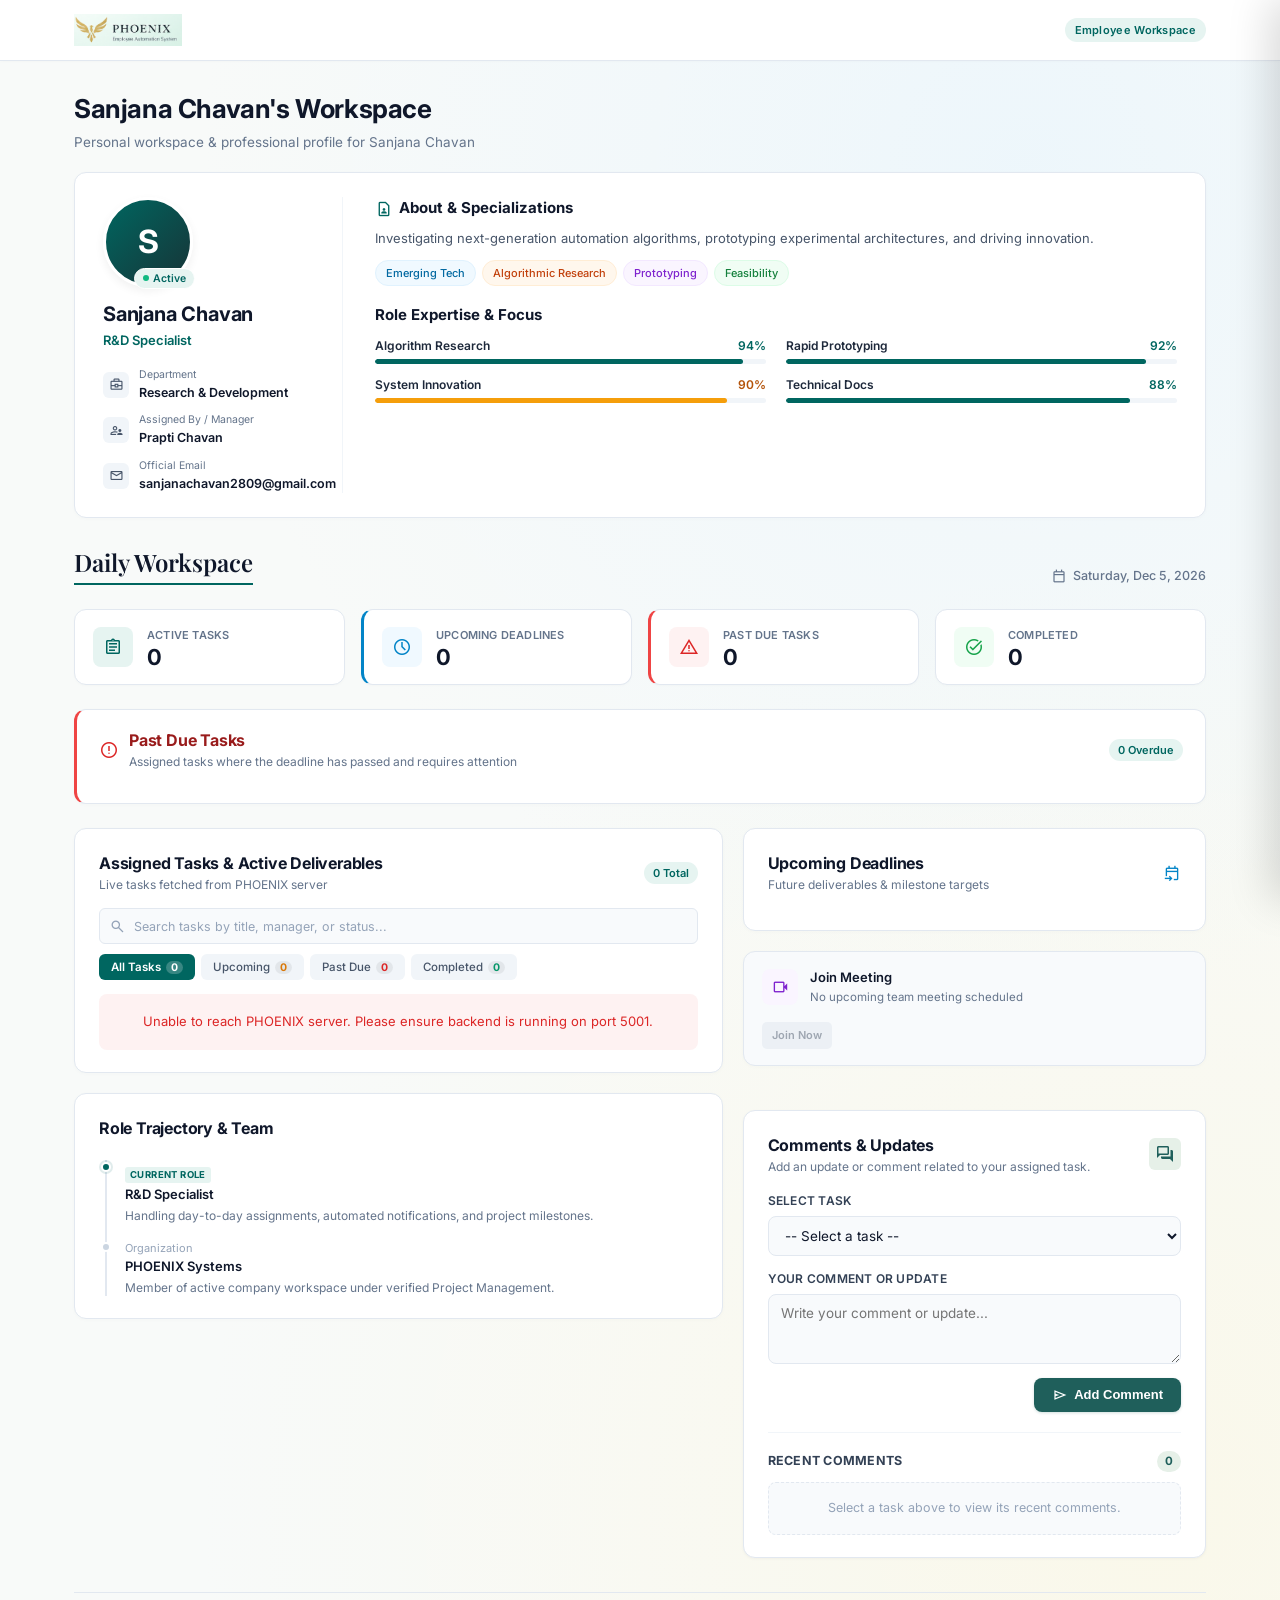
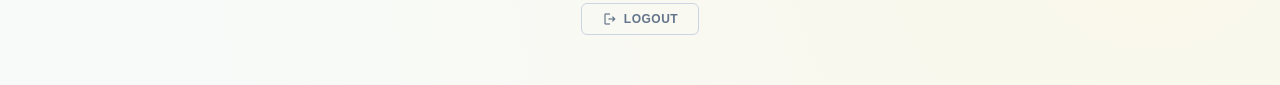
==== commit 71b2dd25: "feat: production hardening, security, rate limiting, and test suite (66/66 passing) Security hardeni" ====
--- a/frontend/employee.html
+++ b/frontend/employee.html
@@ -10,7 +10,7 @@
     <link href="https://fonts.googleapis.com/css2?family=Inter:wght@400;500;600;700&family=Playfair+Display:ital,wght@0,600;0,700;1,600&display=swap" rel="stylesheet">
     <!-- Google Material Symbols Outlined -->
     <link href="https://fonts.googleapis.com/css2?family=Material+Symbols+Outlined:opsz,wght,FILL,GRAD@20..48,100..700,0..1,-50..200" rel="stylesheet">
-    <link rel="stylesheet" href="css/styles.css?v=6.0">
+    <link rel="stylesheet" href="css/styles.css?v=7.2">
 </head>
 <body class="phoenix-emp-body">
 
@@ -272,51 +272,7 @@
                     </div>
                 </div>
 
-                <!-- STANDALONE COMMENTS & UPDATES SECTION -->
-                <div class="px-card px-comments-updates-card" id="commentsUpdatesSection">
-                    <div class="px-card-head">
-                        <div>
-                            <h3 class="px-card-title">Comments &amp; Updates</h3>
-                            <p class="px-card-sub">Add an update or comment related to your assigned task.</p>
-                        </div>
-                        <span class="material-symbols-outlined px-cu-head-icon">forum</span>
-                    </div>
-
-                    <div class="px-cu-form">
-                        <!-- Task Selector -->
-                        <div class="px-cu-field">
-                            <label class="px-cu-label" for="cuTaskSelect">Select Task</label>
-                            <select id="cuTaskSelect" class="px-cu-select" onchange="handleCuTaskChange()">
-                                <option value="">-- Select an active task --</option>
-                            </select>
-                        </div>
-
-                        <!-- Comment Textarea -->
-                        <div class="px-cu-field">
-                            <label class="px-cu-label" for="cuCommentInput">Your Comment or Update</label>
-                            <textarea id="cuCommentInput" class="px-cu-textarea" rows="3" placeholder="Write your comment or update..."></textarea>
-                        </div>
-
-                        <!-- Action Button -->
-                        <div class="px-cu-actions">
-                            <button type="button" id="cuAddCommentBtn" class="px-btn-add-comment" onclick="submitStandaloneComment()">
-                                <span class="material-symbols-outlined" style="font-size: 16px;">send</span>
-                                <span>Add Comment</span>
-                            </button>
-                        </div>
-                    </div>
-
-                    <!-- Recent Comments Area -->
-                    <div class="px-cu-recent-section">
-                        <div class="px-cu-recent-head">
-                            <span class="px-cu-recent-title">Recent Comments</span>
-                            <span id="cuRecentCount" class="px-cu-recent-count">0</span>
-                        </div>
-                        <div id="cuRecentCommentsList" class="px-cu-recent-list">
-                            <div class="px-cu-empty-comments">Select a task above to view its recent comments.</div>
-                        </div>
-                    </div>
-                </div>
+
             </div>
 
             <!-- RIGHT COLUMN: Upcoming Deadlines & Join Meeting Card -->
@@ -371,6 +327,52 @@
                     </div>
                 </div>
 
+                <!-- STANDALONE COMMENTS & UPDATES SECTION (moved to right column) -->
+                <div class="px-card px-comments-updates-card" id="commentsUpdatesSection">
+                    <div class="px-card-head">
+                        <div>
+                            <h3 class="px-card-title">Comments &amp; Updates</h3>
+                            <p class="px-card-sub">Add an update or comment related to your assigned task.</p>
+                        </div>
+                        <span class="material-symbols-outlined px-cu-head-icon">forum</span>
+                    </div>
+
+                    <div class="px-cu-form">
+                        <!-- Task Selector -->
+                        <div class="px-cu-field">
+                            <label class="px-cu-label" for="cuTaskSelect">Select Task</label>
+                            <select id="cuTaskSelect" class="px-cu-select">
+                                <option value="">-- Select a task --</option>
+                            </select>
+                        </div>
+
+                        <!-- Comment Textarea -->
+                        <div class="px-cu-field">
+                            <label class="px-cu-label" for="cuCommentInput">Your Comment or Update</label>
+                            <textarea id="cuCommentInput" class="px-cu-textarea" rows="3" placeholder="Write your comment or update..."></textarea>
+                        </div>
+
+                        <!-- Action Button -->
+                        <div class="px-cu-actions">
+                            <button type="button" id="cuAddCommentBtn" class="px-btn-add-comment">
+                                <span class="material-symbols-outlined" style="font-size: 16px;">send</span>
+                                <span>Add Comment</span>
+                            </button>
+                        </div>
+                    </div>
+
+                    <!-- Recent Comments Area -->
+                    <div class="px-cu-recent-section">
+                        <div class="px-cu-recent-head">
+                            <span class="px-cu-recent-title">Recent Comments</span>
+                            <span id="cuRecentCount" class="px-cu-recent-count">0</span>
+                        </div>
+                        <div id="cuRecentCommentsList" class="px-cu-recent-list">
+                            <div class="px-cu-empty-comments">Select a task above to view its recent comments.</div>
+                        </div>
+                    </div>
+                </div>
+
             </div>
 
         </div>
@@ -383,10 +385,21 @@
             </button>
         </footer>
 
+    <!-- Toast notification -->
+    <div id="cuToast" class="px-cu-toast" style="display:none;"></div>
+
     </main>
 
     <script>
-        function logoutEmployee() {
+        async function logoutEmployee() {
+            try {
+                await fetch('http://127.0.0.1:5001/logout', {
+                    method: 'POST',
+                    credentials: 'include'
+                });
+            } catch (e) {
+                // Backend unreachable — proceed with local logout anyway
+            }
             localStorage.removeItem('phoenix_user');
             window.location.href = 'index.html';
         }
@@ -395,7 +408,7 @@
             alert('No meeting link available yet.');
         }
     </script>
-    <script src="js/employee.js?v=6.0"></script>
+    <script src="js/employee.js?v=7.2"></script>
 
 <!-- Task Details Slide-over Drawer -->
 <div id="pxDrawerBackdrop" class="px-drawer-backdrop"></div>
--- a/frontend/css/styles.css
+++ b/frontend/css/styles.css
@@ -2810,111 +2810,112 @@
 .px-task-workspace-card {
     background: #FFFFFF;
     border: 1px solid #E2E8F0;
-    border-radius: 10px;
-    padding: 16px 18px;
-    margin-bottom: 12px;
+    border-radius: 8px;
+    padding: 12px 16px;
+    margin-bottom: 10px;
     box-shadow: 0 1px 3px rgba(15, 23, 42, 0.04);
-    transition: all 0.2s cubic-bezier(0.16, 1, 0.3, 1);
-    display: flex;
-    flex-direction: column;
-    gap: 12px;
+    transition: all 0.15s cubic-bezier(0.16, 1, 0.3, 1);
+    display: flex;
+    flex-direction: column;
+    gap: 8px;
     position: relative;
 }
 
 .px-task-workspace-card:hover {
     border-color: #CBD5E1;
-    box-shadow: 0 4px 12px rgba(15, 23, 42, 0.07);
-    transform: translateY(-1px);
+    box-shadow: 0 3px 8px rgba(15, 23, 42, 0.06);
 }
 
 .px-task-workspace-card.card-overdue {
-    border-left: 4px solid #EF4444;
+    border-left: 3.5px solid #EF4444;
 }
 
 .px-task-workspace-card.card-completed {
-    border-left: 4px solid #10B981;
+    border-left: 3.5px solid #10B981;
     background: #FAFCFB;
 }
 
-/* Header & Meta */
-.px-task-ws-header {
+/* Compact Card Top Row: Title, Assigned By, Status */
+.px-task-card-top {
     display: flex;
     justify-content: space-between;
     align-items: flex-start;
     gap: 12px;
 }
 
-.px-task-ws-title-group {
+.px-task-title-wrap {
     flex: 1;
     min-width: 0;
 }
 
-.px-task-ws-title {
-    font-size: 15px;
+.px-task-card-title {
+    font-size: 14.5px;
     font-weight: 600;
     color: #0F172A;
-    margin: 0 0 3px 0;
+    margin: 0 0 2px 0;
     line-height: 1.35;
     letter-spacing: -0.01em;
-}
-
-.px-task-ws-title.completed {
+    word-break: break-word;
+}
+
+.px-task-card-title.completed {
     text-decoration: line-through;
     color: #94A3B8;
 }
 
-.px-task-ws-assigned {
+.px-task-card-assigned {
     font-size: 12px;
     color: #64748B;
     margin: 0;
-}
-
-.px-task-ws-assigned strong {
+    line-height: 1.3;
+}
+
+.px-task-card-assigned strong {
     color: #1E293B;
     font-weight: 600;
 }
 
-.px-task-ws-badges {
-    display: flex;
-    align-items: center;
-    gap: 6px;
+.px-task-status-pill {
+    font-size: 10.5px;
+    font-weight: 600;
+    padding: 2.5px 8px;
+    border-radius: 5px;
+    text-transform: uppercase;
+    letter-spacing: 0.03em;
     flex-shrink: 0;
-}
-
-.px-task-status-pill {
-    font-size: 11px;
-    font-weight: 600;
-    padding: 3px 8px;
-    border-radius: 6px;
-    text-transform: uppercase;
-    letter-spacing: 0.02em;
 }
 
 .px-status-assigned { background: #F1F5F9; color: #475569; }
 .px-status-inprogress { background: #FEF3C7; color: #92400E; border: 1px solid #FDE68A; }
 .px-status-completed { background: #ECFDF5; color: #065F46; border: 1px solid #A7F3D0; }
 
-/* Deadline Row */
-.px-task-ws-deadline-row {
-    display: flex;
+/* Compact Card Bottom Row: Due Info (Left) + Progress & Actions (Right) */
+.px-task-card-bottom {
+    display: flex;
+    justify-content: space-between;
     align-items: center;
     flex-wrap: wrap;
-    gap: 10px;
+    gap: 8px 14px;
+    padding-top: 4px;
+    border-top: 1px solid #F8FAFC;
+}
+
+.px-task-due-wrap {
+    display: inline-flex;
+    align-items: center;
+    gap: 6px;
     font-size: 12px;
     color: #475569;
-    padding: 6px 10px;
-    background: #F8FAFC;
-    border-radius: 6px;
-    border: 1px solid #F1F5F9;
+    flex-wrap: wrap;
 }
 
 .px-task-ws-due-badge {
     display: inline-flex;
     align-items: center;
-    gap: 4px;
+    gap: 3px;
     font-size: 11px;
     font-weight: 600;
-    padding: 2px 7px;
+    padding: 2px 6px;
     border-radius: 4px;
 }
 
@@ -2933,144 +2934,133 @@
     color: #065F46;
 }
 
-.px-task-ws-exact-time {
+.px-task-exact-deadline {
     font-weight: 500;
     color: #334155;
+    font-size: 12px;
 }
 
 .px-task-ws-relative-text {
     color: #64748B;
-    font-style: normal;
-}
-
-/* Progress Bar Section */
-.px-task-prog-section {
-    display: flex;
-    flex-direction: column;
-    gap: 6px;
-}
-
-.px-task-prog-header {
-    display: flex;
-    justify-content: space-between;
-    align-items: center;
     font-size: 11.5px;
 }
 
-.px-task-prog-title {
-    font-weight: 600;
-    color: #475569;
-    text-transform: uppercase;
-    letter-spacing: 0.03em;
-}
-
-.px-task-prog-pct {
+.px-task-meta-right {
+    display: inline-flex;
+    align-items: center;
+    gap: 12px;
+    margin-left: auto;
+}
+
+/* Compact Progress Component */
+.px-task-mini-prog {
+    display: flex;
+    flex-direction: column;
+    align-items: flex-end;
+    gap: 2px;
+    min-width: 76px;
+}
+
+.px-task-mini-prog-label {
+    font-size: 10.5px;
+    color: #64748B;
+    font-weight: 500;
+    display: flex;
+    gap: 4px;
+}
+
+.px-task-mini-prog-label strong {
+    color: #1F5F5B;
     font-weight: 700;
-    color: #1F5F5B;
-}
-
-.px-task-prog-track {
-    width: 100%;
-    height: 7px;
+}
+
+.px-task-mini-prog-track {
+    width: 76px;
+    height: 5px;
     background: #E2E8F0;
     border-radius: 999px;
     overflow: hidden;
-    position: relative;
-}
-
-.px-task-prog-fill {
+}
+
+.px-task-mini-prog-fill {
     height: 100%;
     background: linear-gradient(90deg, #1F5F5B, #006660);
     border-radius: 999px;
-    transition: width 0.4s cubic-bezier(0.16, 1, 0.3, 1);
-}
-
-.px-task-prog-fill.fill-complete {
+    transition: width 0.3s ease;
+}
+
+.px-task-mini-prog-fill.fill-complete {
     background: #10B981;
 }
 
-/* Comments Toggle & Actions Bar */
-.px-task-footer-bar {
-    display: flex;
-    justify-content: space-between;
-    align-items: center;
-    gap: 10px;
-    padding-top: 4px;
-    border-top: 1px solid #F1F5F9;
-    flex-wrap: wrap;
-}
-
-.px-task-comment-count-btn {
+/* Compact Actions */
+.px-task-mini-actions {
     display: inline-flex;
     align-items: center;
     gap: 6px;
-    background: transparent;
-    border: none;
-    font-size: 12.5px;
-    font-weight: 600;
-    color: #1F5F5B;
-    cursor: pointer;
-    padding: 6px 8px;
-    border-radius: 6px;
-    transition: all 0.15s ease;
-}
-
-.px-task-comment-count-btn:hover {
-    background: #E6F0E8;
-}
-
-.px-task-actions-row {
-    display: flex;
-    align-items: center;
-    gap: 8px;
-}
-
-.px-btn-task-action {
+}
+
+.px-btn-mini-action {
     display: inline-flex;
     align-items: center;
-    gap: 5px;
+    gap: 4px;
     background: #F8FAFC;
     color: #334155;
     border: 1px solid #CBD5E1;
     border-radius: 6px;
-    padding: 6px 12px;
-    font-size: 12px;
+    padding: 4px 8px;
+    font-size: 11px;
     font-weight: 600;
     cursor: pointer;
     transition: all 0.15s ease;
-}
-
-.px-btn-task-action:hover {
+    height: 27px;
+    box-sizing: border-box;
+    white-space: nowrap;
+}
+
+.px-btn-mini-action:hover {
     background: #F1F5F9;
     border-color: #94A3B8;
     color: #0F172A;
 }
 
-.px-btn-task-complete {
+.px-btn-mini-complete {
     display: inline-flex;
     align-items: center;
-    gap: 5px;
+    gap: 4px;
     background: #1F5F5B;
     color: #FFFFFF;
     border: 1px solid #1F5F5B;
     border-radius: 6px;
-    padding: 6px 12px;
-    font-size: 12px;
+    padding: 4px 9px;
+    font-size: 11px;
     font-weight: 600;
     cursor: pointer;
     transition: all 0.15s ease;
-}
-
-.px-btn-task-complete:hover {
+    height: 27px;
+    box-sizing: border-box;
+    white-space: nowrap;
+}
+
+.px-btn-mini-complete:hover {
     background: #164e4a;
     border-color: #164e4a;
 }
 
-.px-btn-task-complete.is-done {
+.px-badge-mini-done {
+    display: inline-flex;
+    align-items: center;
+    gap: 4px;
     background: #ECFDF5;
     color: #065F46;
-    border-color: #A7F3D0;
-    cursor: default;
+    border: 1px solid #A7F3D0;
+    border-radius: 6px;
+    padding: 4px 8px;
+    font-size: 11px;
+    font-weight: 600;
+    height: 27px;
+    box-sizing: border-box;
+    white-space: nowrap;
 }
 
 /* Expandable Inline Comments Area */
@@ -3525,3 +3515,52 @@
     border: 1px dashed #E2E8F0;
 }
 
+/* Toast notification */
+.px-cu-toast {
+    position: fixed;
+    bottom: 32px;
+    left: 50%;
+    transform: translateX(-50%);
+    padding: 12px 24px;
+    border-radius: 10px;
+    font-size: 13.5px;
+    font-weight: 600;
+    font-family: inherit;
+    z-index: 9999;
+    box-shadow: 0 4px 16px rgba(0, 0, 0, 0.15);
+    opacity: 0;
+    transition: opacity 0.3s ease;
+    pointer-events: none;
+    max-width: 400px;
+    text-align: center;
+}
+.px-cu-toast.show {
+    opacity: 1;
+}
+.px-cu-toast.toast-success {
+    background: #ECFDF5;
+    color: #065F46;
+    border: 1px solid #A7F3D0;
+}
+.px-cu-toast.toast-error {
+    background: #FEF2F2;
+    color: #991B1B;
+    border: 1px solid #FECACA;
+}
+.px-cu-toast.toast-warning {
+    background: #FFFBEB;
+    color: #92400E;
+    border: 1px solid #FDE68A;
+}
+
+/* Validation message below fields */
+.px-cu-validation-msg {
+    font-size: 12px;
+    color: #DC2626;
+    margin-top: 4px;
+    display: none;
+}
+.px-cu-validation-msg.show {
+    display: block;
+}
+
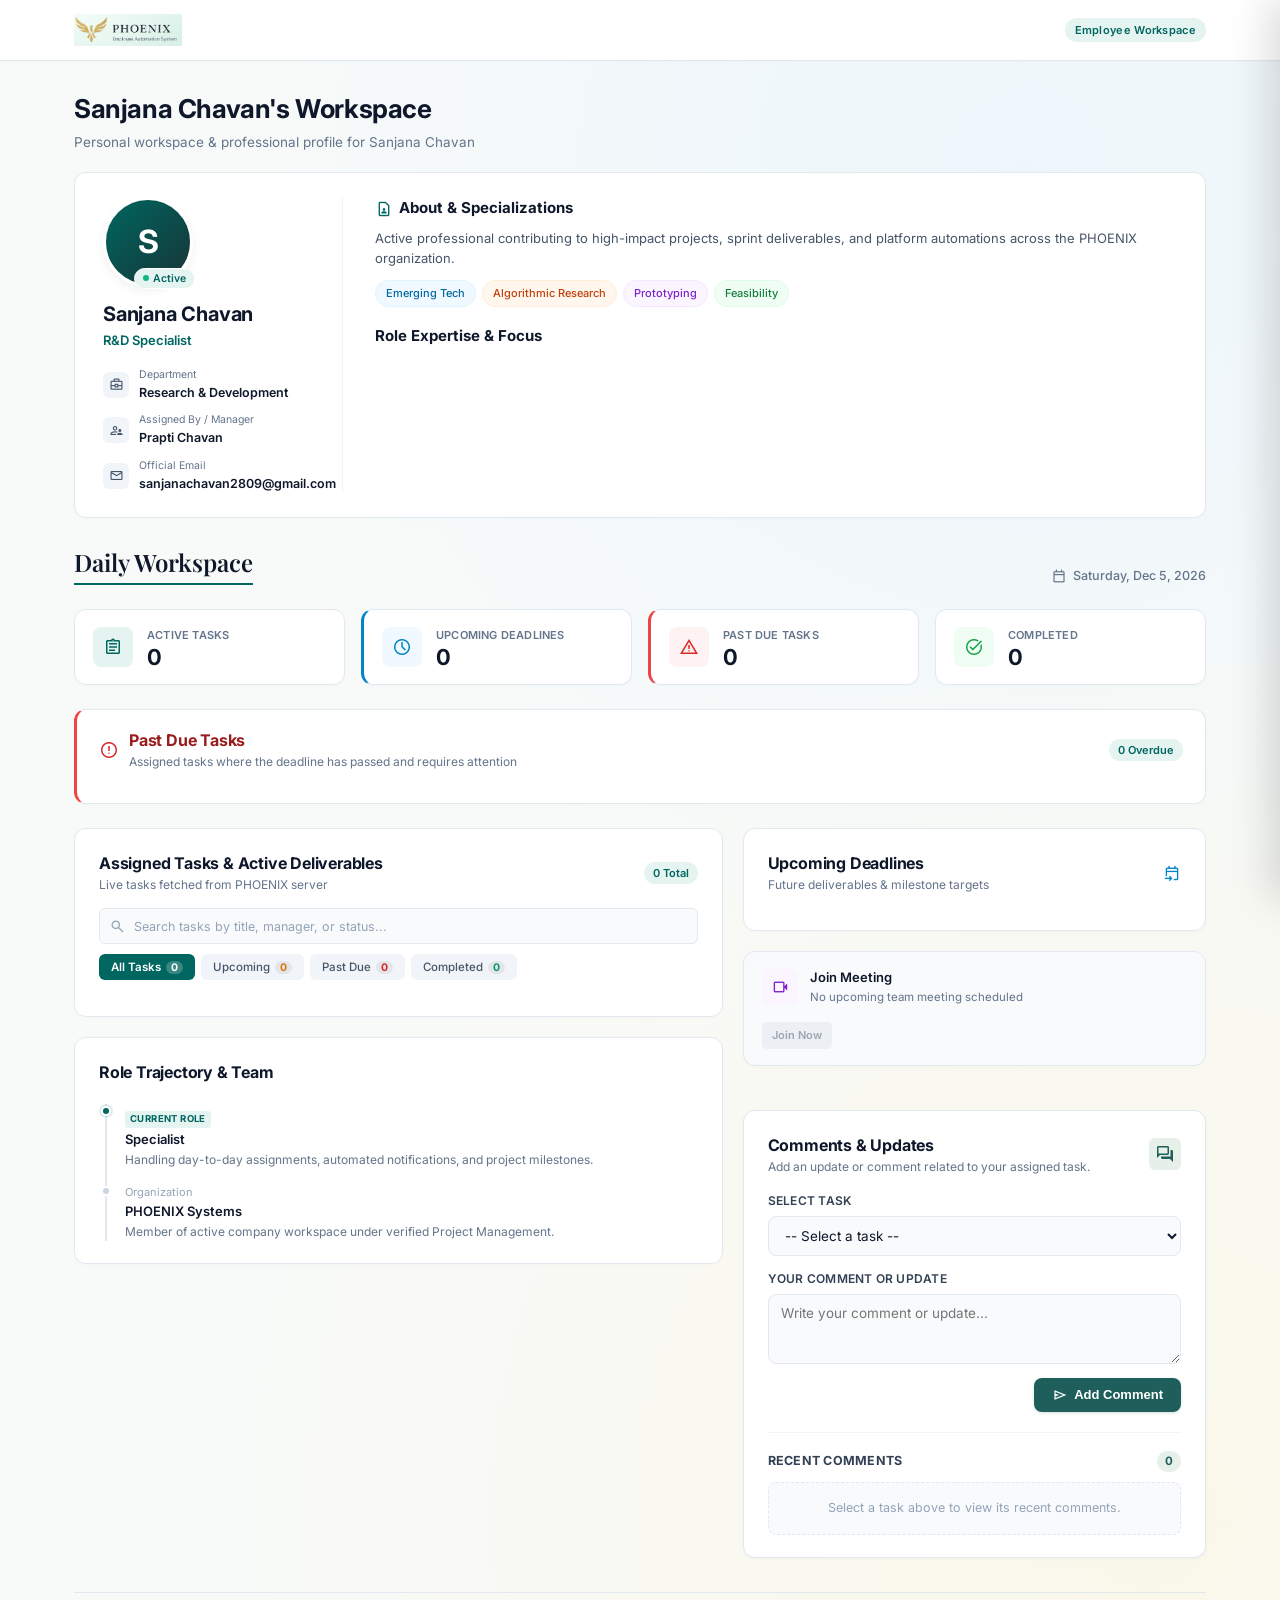
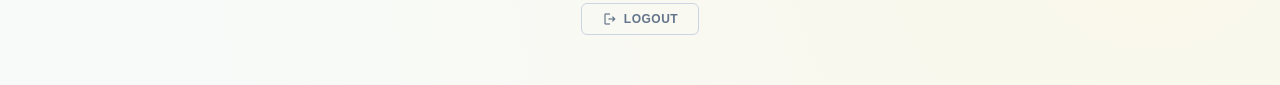
==== commit e25a02e0: "security: harden PHOENIX authentication and authorization" ====
--- a/frontend/employee.html
+++ b/frontend/employee.html
@@ -390,10 +390,14 @@
 
     </main>
 
+    <script src="js/config.js"></script>
     <script>
         async function logoutEmployee() {
             try {
-                await fetch('http://127.0.0.1:5001/logout', {
+                const logoutUrl = (window.PHOENIX_CONFIG && typeof window.PHOENIX_CONFIG.apiUrl === 'function')
+                    ? window.PHOENIX_CONFIG.apiUrl('/logout')
+                    : ((window.location && (window.location.hostname === 'localhost' || window.location.hostname === '127.0.0.1') ? 'http://127.0.0.1:5001' : window.location.origin) + '/logout');
+                await fetch(logoutUrl, {
                     method: 'POST',
                     credentials: 'include'
                 });
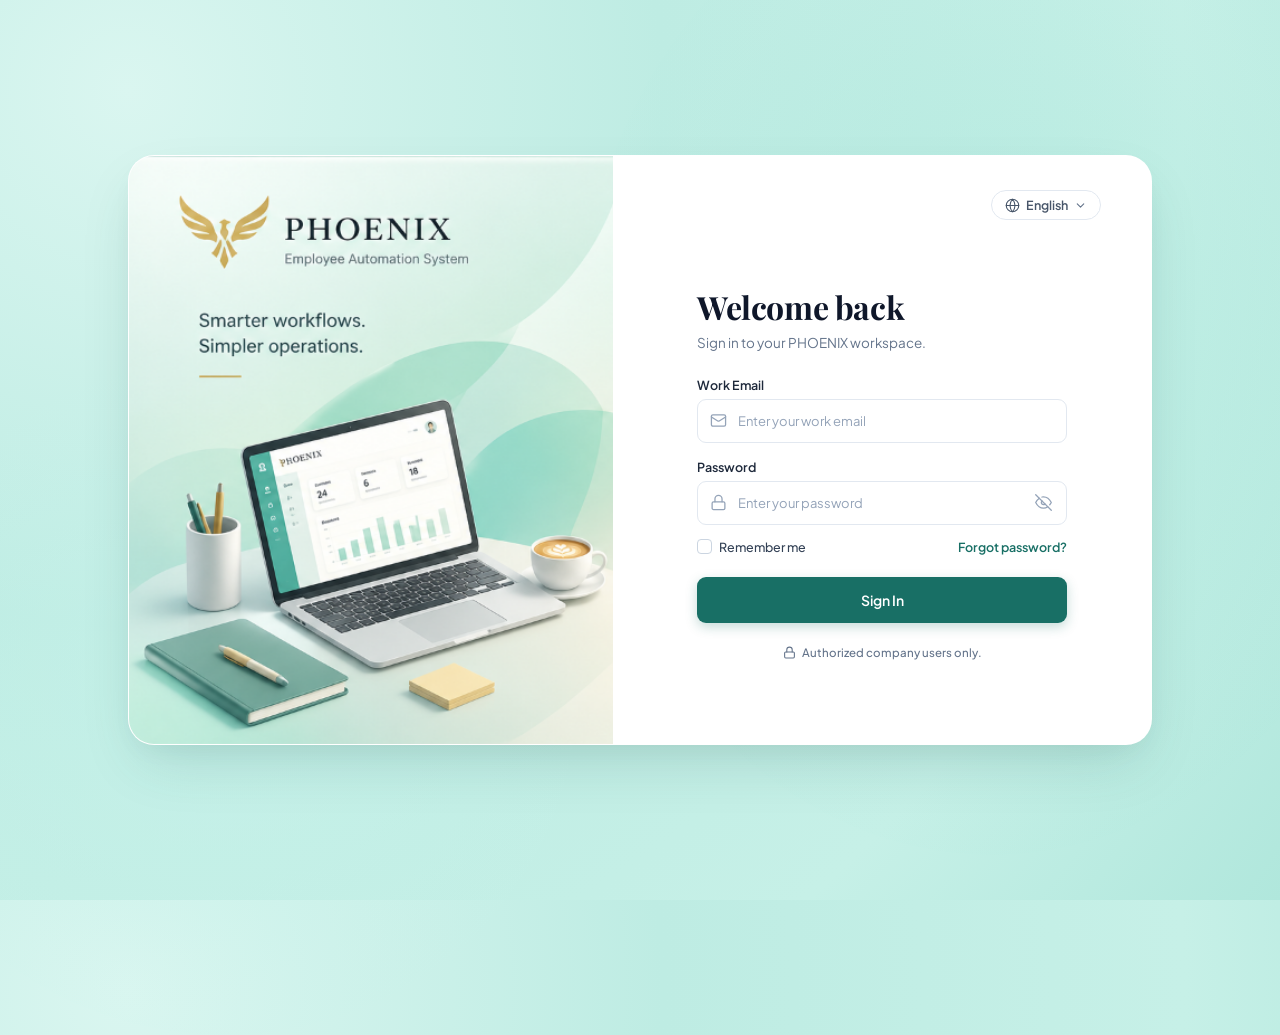
==== commit ca9f672b: "feat: add JWT authentication for frontend and backend" ====
--- a/frontend/employee.html
+++ b/frontend/employee.html
@@ -4,6 +4,11 @@
     <meta charset="UTF-8">
     <meta name="viewport" content="width=device-width, initial-scale=1.0">
     <title>PHOENIX Employee Workspace</title>
+    <!-- =================================================================
+         PRODUCTION: Replace the content value below with your actual
+         Render backend URL, e.g. https://phoenix-backend.onrender.com
+         ================================================================= -->
+    <meta name="phoenix-api-base" content="REPLACE_WITH_YOUR_BACKEND_URL">
     <!-- Google Fonts -->
     <link rel="preconnect" href="https://fonts.googleapis.com">
     <link rel="preconnect" href="https://fonts.gstatic.com" crossorigin>
@@ -404,6 +409,10 @@
             } catch (e) {
                 // Backend unreachable — proceed with local logout anyway
             }
+            // Clear JWT token and user info
+            if (window.PHOENIX_CONFIG && window.PHOENIX_CONFIG.removeToken) {
+                window.PHOENIX_CONFIG.removeToken();
+            }
             localStorage.removeItem('phoenix_user');
             window.location.href = 'index.html';
         }
